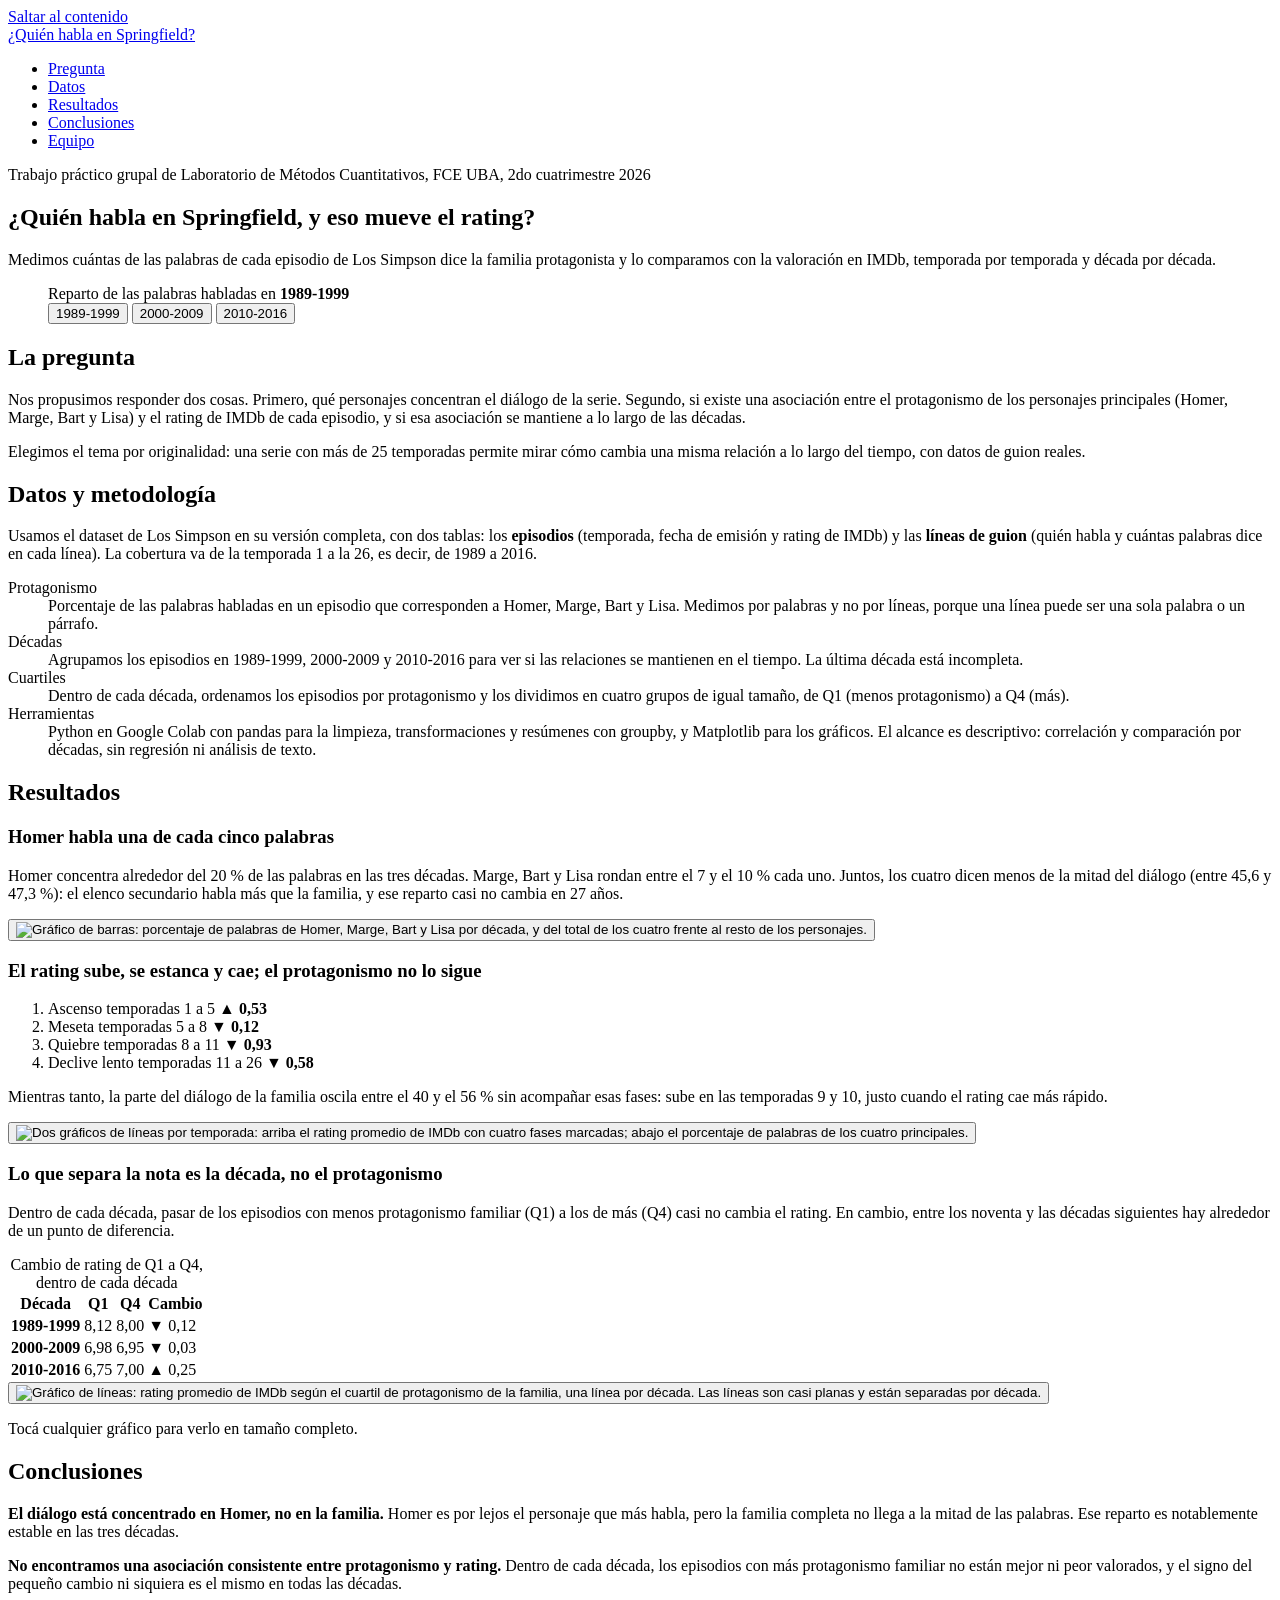
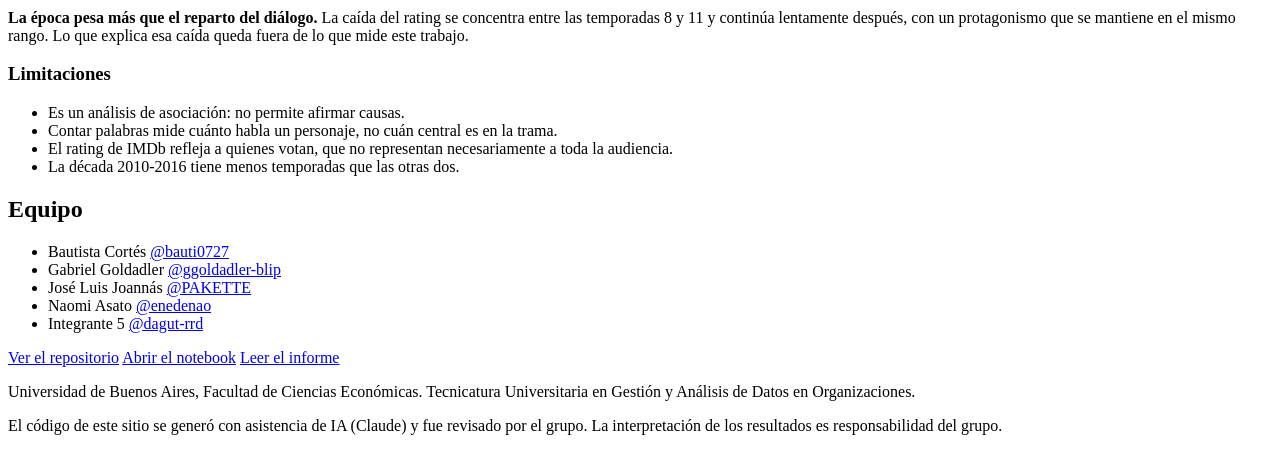
==== docs/index.html @ e36d4633 "cambio de carpeta a docs" ====
<!DOCTYPE html>
<html lang="es">
<head>
  <meta charset="UTF-8">
  <meta name="viewport" content="width=device-width, initial-scale=1">
  <title>¿Quién habla en Springfield? | TP Laboratorio de Métodos Cuantitativos</title>
  <meta name="description" content="Análisis del diálogo de Los Simpson y su relación con el rating de IMDb. Trabajo práctico grupal, FCE UBA, 2C 2026.">
  <link rel="icon" href="data:image/svg+xml,<svg xmlns='http://www.w3.org/2000/svg' viewBox='0 0 100 100'><text y='.9em' font-size='90'>🍩</text></svg>">

  <!-- Tipografías: Bricolage Grotesque para títulos, Inter para texto (la misma familia que usan los gráficos) -->
  <link rel="preconnect" href="https://fonts.googleapis.com">
  <link rel="preconnect" href="https://fonts.gstatic.com" crossorigin>
  <link href="https://fonts.googleapis.com/css2?family=Bricolage+Grotesque:opsz,wght@12..96,500;12..96,700;12..96,800&family=Inter:wght@400;500;600&display=swap" rel="stylesheet">

  <link rel="stylesheet" href="style.css">
</head>
<body>

  <a class="saltar" href="#contenido">Saltar al contenido</a>

  <!-- ===== Navegación fija ===== -->
  <header class="barra">
    <a class="marca" href="#inicio">¿Quién habla en Springfield?</a>
    <nav aria-label="Secciones">
      <ul>
        <li><a href="#pregunta">Pregunta</a></li>
        <li><a href="#datos">Datos</a></li>
        <li><a href="#resultados">Resultados</a></li>
        <li><a href="#conclusiones">Conclusiones</a></li>
        <li><a href="#equipo">Equipo</a></li>
      </ul>
    </nav>
  </header>

  <main id="contenido">

    <!-- ===== Portada con el gráfico interactivo ===== -->
    <section id="inicio" class="portada">
      <p class="contexto">Trabajo práctico grupal de Laboratorio de Métodos Cuantitativos, FCE UBA, 2do cuatrimestre 2026</p>
      <h1>¿Quién habla en Springfield, y eso mueve el rating?</h1>
      <p class="bajada">
        Medimos cuántas de las palabras de cada episodio de Los Simpson dice la familia protagonista
        y lo comparamos con la valoración en IMDb, temporada por temporada y década por década.
      </p>

      <figure class="reparto" aria-labelledby="reparto-titulo">
        <figcaption id="reparto-titulo">
          Reparto de las palabras habladas en
          <strong id="reparto-decada">1989-1999</strong>
        </figcaption>

        <div class="selector" role="group" aria-label="Elegir década">
          <button type="button" data-decada="1989-1999" aria-pressed="true">1989-1999</button>
          <button type="button" data-decada="2000-2009" aria-pressed="false">2000-2009</button>
          <button type="button" data-decada="2010-2016" aria-pressed="false">2010-2016</button>
        </div>

        <!-- El script dibuja aquí un segmento por personaje -->
        <div class="barra-reparto" id="barra-reparto" role="img" aria-live="polite"></div>
        <ul class="leyenda" id="leyenda"></ul>

        <p class="dato-clave" id="dato-clave"></p>
      </figure>
    </section>

    <!-- ===== Pregunta de investigación ===== -->
    <section id="pregunta" class="seccion">
      <h2>La pregunta</h2>
      <div class="texto">
        <p>
          Nos propusimos responder dos cosas. Primero, qué personajes concentran el diálogo de la serie.
          Segundo, si existe una asociación entre el protagonismo de los personajes principales
          (Homer, Marge, Bart y Lisa) y el rating de IMDb de cada episodio, y si esa asociación
          se mantiene a lo largo de las décadas.
        </p>
        <p>
          Elegimos el tema por originalidad: una serie con más de 25 temporadas permite mirar
          cómo cambia una misma relación a lo largo del tiempo, con datos de guion reales.
        </p>
      </div>
    </section>

    <!-- ===== Datos y metodología ===== -->
    <section id="datos" class="seccion">
      <h2>Datos y metodología</h2>
      <div class="texto">
        <p>
          Usamos el dataset de Los Simpson en su versión completa, con dos tablas: los
          <strong>episodios</strong> (temporada, fecha de emisión y rating de IMDb) y las
          <strong>líneas de guion</strong> (quién habla y cuántas palabras dice en cada línea).
          La cobertura va de la temporada 1 a la 26, es decir, de 1989 a 2016.
          <!-- TODO: completar con el nombre exacto y el link de la fuente del dataset -->
        </p>
      </div>

      <dl class="pasos">
        <div>
          <dt>Protagonismo</dt>
          <dd>Porcentaje de las palabras habladas en un episodio que corresponden a Homer, Marge, Bart y Lisa. Medimos por palabras y no por líneas, porque una línea puede ser una sola palabra o un párrafo.</dd>
        </div>
        <div>
          <dt>Décadas</dt>
          <dd>Agrupamos los episodios en 1989-1999, 2000-2009 y 2010-2016 para ver si las relaciones se mantienen en el tiempo. La última década está incompleta.</dd>
        </div>
        <div>
          <dt>Cuartiles</dt>
          <dd>Dentro de cada década, ordenamos los episodios por protagonismo y los dividimos en cuatro grupos de igual tamaño, de Q1 (menos protagonismo) a Q4 (más).</dd>
        </div>
        <div>
          <dt>Herramientas</dt>
          <dd>Python en Google Colab con pandas para la limpieza, transformaciones y resúmenes con groupby, y Matplotlib para los gráficos. El alcance es descriptivo: correlación y comparación por décadas, sin regresión ni análisis de texto.</dd>
        </div>
      </dl>
    </section>

    <!-- ===== Resultados: los tres gráficos ===== -->
    <section id="resultados" class="seccion">
      <h2>Resultados</h2>

      <article class="hallazgo">
        <div class="hallazgo-texto">
          <h3>Homer habla una de cada cinco palabras</h3>
          <p>
            Homer concentra alrededor del 20&nbsp;% de las palabras en las tres décadas.
            Marge, Bart y Lisa rondan entre el 7 y el 10&nbsp;% cada uno.
            Juntos, los cuatro dicen menos de la mitad del diálogo (entre 45,6 y 47,3&nbsp;%):
            el elenco secundario habla más que la familia, y ese reparto casi no cambia en 27 años.
          </p>
        </div>
        <button type="button" class="figura" data-ampliar aria-label="Ampliar gráfico 1">
          <img src="img/grafico1_quien_concentra_dialogo.png"
               alt="Gráfico de barras: porcentaje de palabras de Homer, Marge, Bart y Lisa por década, y del total de los cuatro frente al resto de los personajes."
               loading="lazy">
        </button>
      </article>

      <article class="hallazgo">
        <div class="hallazgo-texto">
          <h3>El rating sube, se estanca y cae; el protagonismo no lo sigue</h3>
          <ol class="fases">
            <li><span>Ascenso</span> temporadas 1 a 5 <b class="sube">▲ 0,53</b></li>
            <li><span>Meseta</span> temporadas 5 a 8 <b>▼ 0,12</b></li>
            <li class="quiebre"><span>Quiebre</span> temporadas 8 a 11 <b>▼ 0,93</b></li>
            <li><span>Declive lento</span> temporadas 11 a 26 <b>▼ 0,58</b></li>
          </ol>
          <p>
            Mientras tanto, la parte del diálogo de la familia oscila entre el 40 y el 56&nbsp;%
            sin acompañar esas fases: sube en las temporadas 9 y 10, justo cuando el rating cae más rápido.
          </p>
        </div>
        <button type="button" class="figura" data-ampliar aria-label="Ampliar gráfico 2">
          <img src="img/grafico2_evolucion_temporada.png"
               alt="Dos gráficos de líneas por temporada: arriba el rating promedio de IMDb con cuatro fases marcadas; abajo el porcentaje de palabras de los cuatro principales."
               loading="lazy">
        </button>
      </article>

      <article class="hallazgo">
        <div class="hallazgo-texto">
          <h3>Lo que separa la nota es la década, no el protagonismo</h3>
          <p>
            Dentro de cada década, pasar de los episodios con menos protagonismo familiar (Q1)
            a los de más (Q4) casi no cambia el rating. En cambio, entre los noventa y las décadas
            siguientes hay alrededor de un punto de diferencia.
          </p>
          <table class="cambios">
            <caption>Cambio de rating de Q1 a Q4, dentro de cada década</caption>
            <thead>
              <tr><th scope="col">Década</th><th scope="col">Q1</th><th scope="col">Q4</th><th scope="col">Cambio</th></tr>
            </thead>
            <tbody>
              <tr><th scope="row">1989-1999</th><td>8,12</td><td>8,00</td><td>▼ 0,12</td></tr>
              <tr><th scope="row">2000-2009</th><td>6,98</td><td>6,95</td><td>▼ 0,03</td></tr>
              <tr><th scope="row">2010-2016</th><td>6,75</td><td>7,00</td><td>▲ 0,25</td></tr>
            </tbody>
          </table>
        </div>
        <button type="button" class="figura" data-ampliar aria-label="Ampliar gráfico 3">
          <img src="img/grafico3_protagonismo_vs_rating.png"
               alt="Gráfico de líneas: rating promedio de IMDb según el cuartil de protagonismo de la familia, una línea por década. Las líneas son casi planas y están separadas por década."
               loading="lazy">
        </button>
      </article>

      <p class="nota-ampliar">Tocá cualquier gráfico para verlo en tamaño completo.</p>
    </section>

    <!-- ===== Conclusiones ===== -->
    <section id="conclusiones" class="seccion">
      <h2>Conclusiones</h2>
      <div class="texto">
        <p>
          <strong>El diálogo está concentrado en Homer, no en la familia.</strong>
          Homer es por lejos el personaje que más habla, pero la familia completa no llega a la mitad
          de las palabras. Ese reparto es notablemente estable en las tres décadas.
        </p>
        <p>
          <strong>No encontramos una asociación consistente entre protagonismo y rating.</strong>
          Dentro de cada década, los episodios con más protagonismo familiar no están mejor ni peor
          valorados, y el signo del pequeño cambio ni siquiera es el mismo en todas las décadas.
        </p>
        <p>
          <strong>La época pesa más que el reparto del diálogo.</strong>
          La caída del rating se concentra entre las temporadas 8 y 11 y continúa lentamente después,
          con un protagonismo que se mantiene en el mismo rango. Lo que explica esa caída queda fuera
          de lo que mide este trabajo.
        </p>
      </div>

      <h3 class="subtitulo">Limitaciones</h3>
      <ul class="limitaciones">
        <li>Es un análisis de asociación: no permite afirmar causas.</li>
        <li>Contar palabras mide cuánto habla un personaje, no cuán central es en la trama.</li>
        <li>El rating de IMDb refleja a quienes votan, que no representan necesariamente a toda la audiencia.</li>
        <li>La década 2010-2016 tiene menos temporadas que las otras dos.</li>
      </ul>
    </section>

    <!-- ===== Equipo y enlaces ===== -->
    <section id="equipo" class="seccion">
      <h2>Equipo</h2>
      <ul class="equipo">
        <li><span>Bautista Cortés</span> <a href="https://github.com/bauti0727">@bauti0727</a></li>
        <li><span>Gabriel Goldadler</span> <a href="https://github.com/ggoldadler-blip">@ggoldadler-blip</a></li>
        <li><span>José Luis Joannás</span> <a href="https://github.com/PAKETTE">@PAKETTE</a></li>
        <li><span>Naomi Asato</span> <a href="https://github.com/enedenao">@enedenao</a></li>
        <!-- TODO: completar nombre y apellido -->
        <li><span>Integrante 5</span> <a href="https://github.com/dagut-rrd">@dagut-rrd</a></li>
      </ul>

      <div class="enlaces">
        <a class="boton" href="https://github.com/enedenao/tp_labo">Ver el repositorio</a>
        <a class="boton" href="https://github.com/enedenao/tp_labo/blob/main/notebook.ipynb">Abrir el notebook</a>
        <!-- TODO: reemplazar por la ruta real del PDF del informe -->
        <a class="boton" href="https://github.com/enedenao/tp_labo/tree/main/informe">Leer el informe</a>
      </div>
    </section>

  </main>

  <footer class="pie">
    <p>
      Universidad de Buenos Aires, Facultad de Ciencias Económicas.
      Tecnicatura Universitaria en Gestión y Análisis de Datos en Organizaciones.
    </p>
    <p>
      El código de este sitio se generó con asistencia de IA (Claude) y fue revisado por el grupo.
      La interpretación de los resultados es responsabilidad del grupo.
    </p>
  </footer>

  <!-- Visor para ampliar gráficos -->
  <dialog id="visor" aria-label="Gráfico ampliado">
    <button type="button" class="cerrar" id="cerrar-visor">Cerrar</button>
    <img id="visor-img" src="" alt="">
  </dialog>

  <script src="script.js"></script>
</body>
</html>
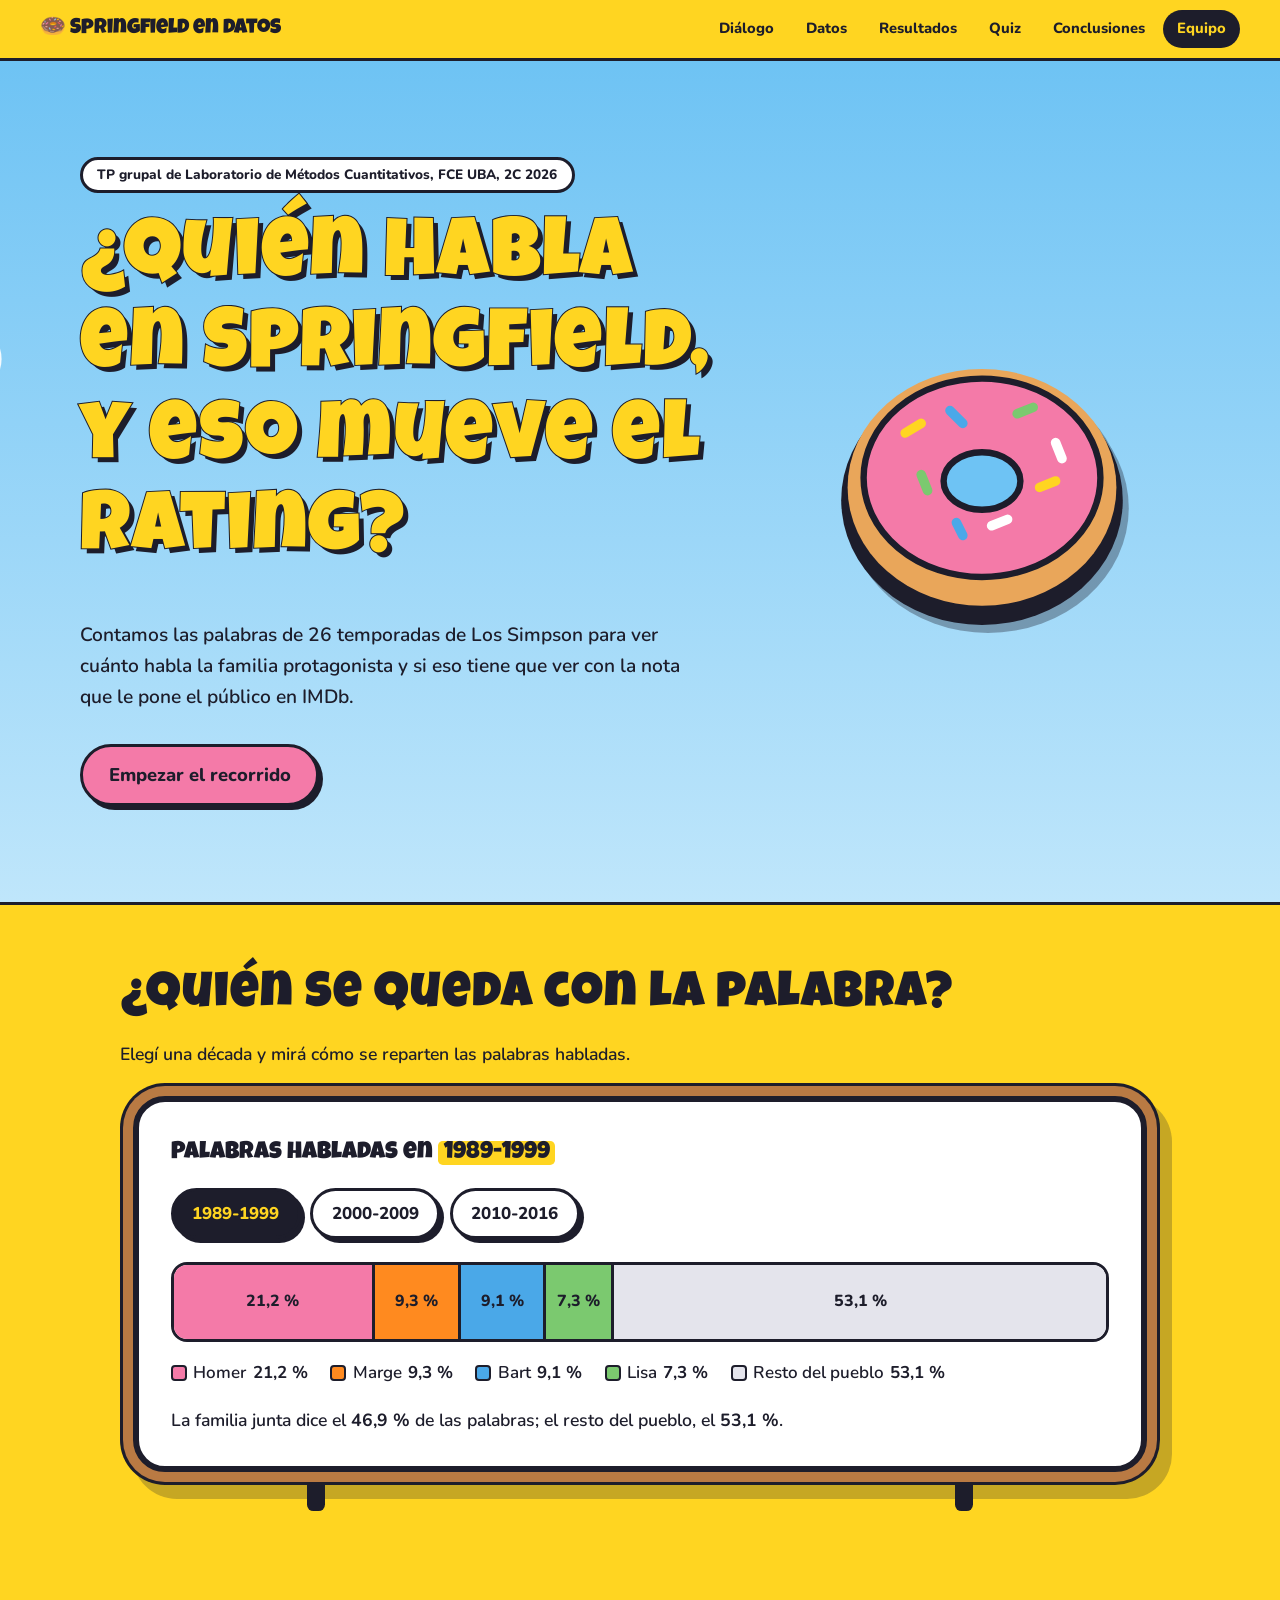
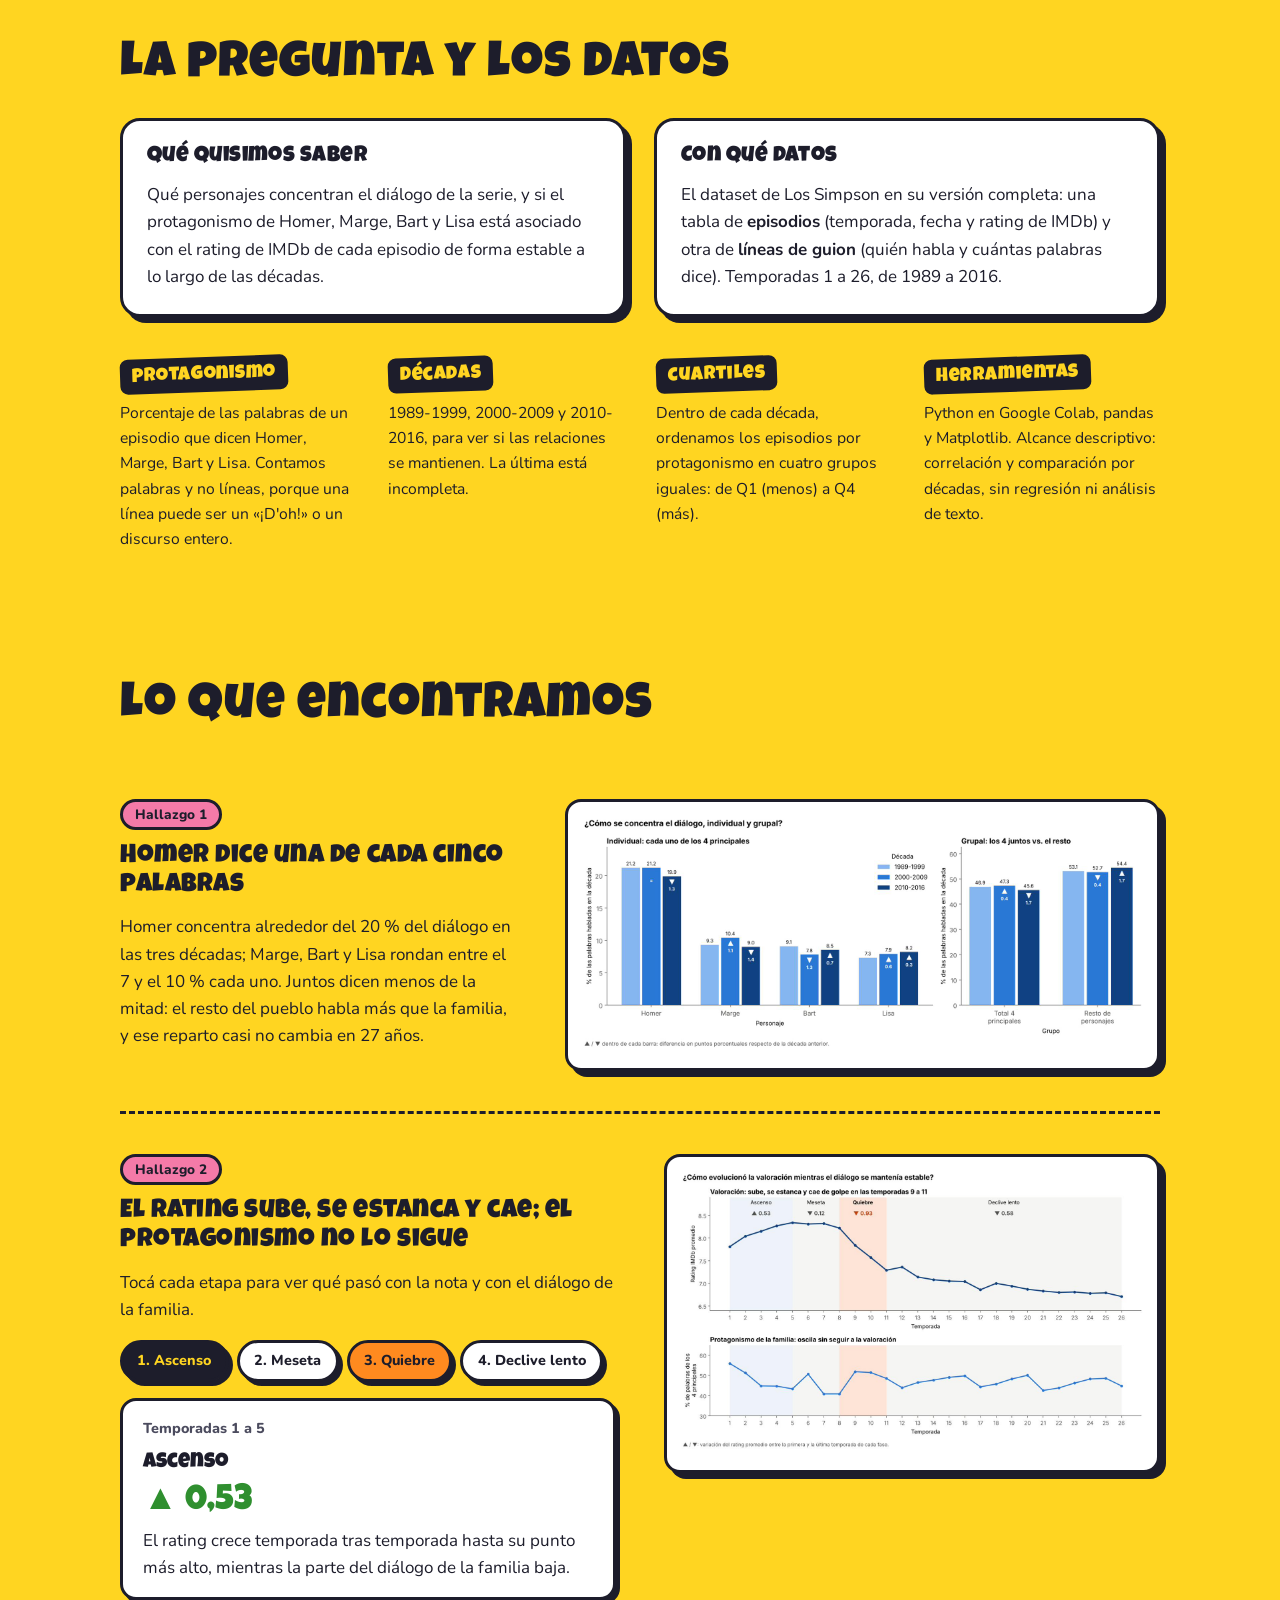
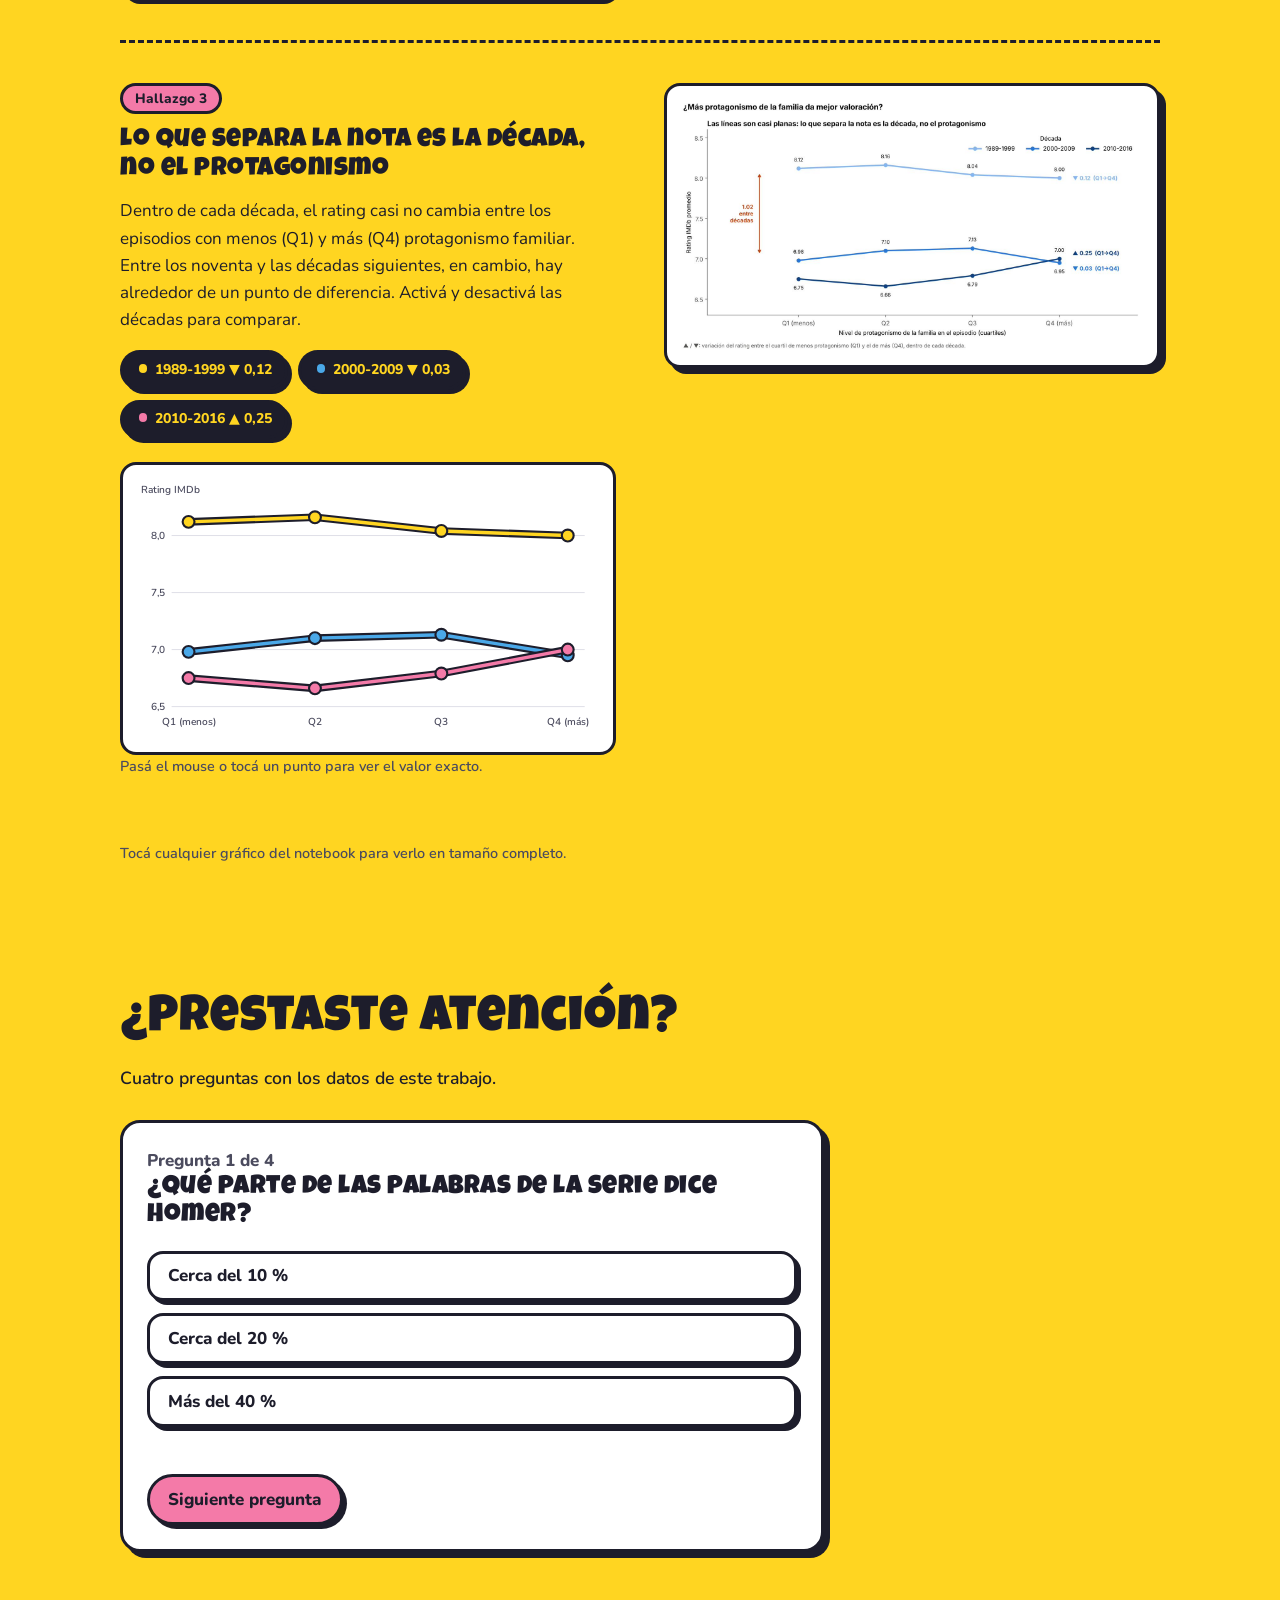
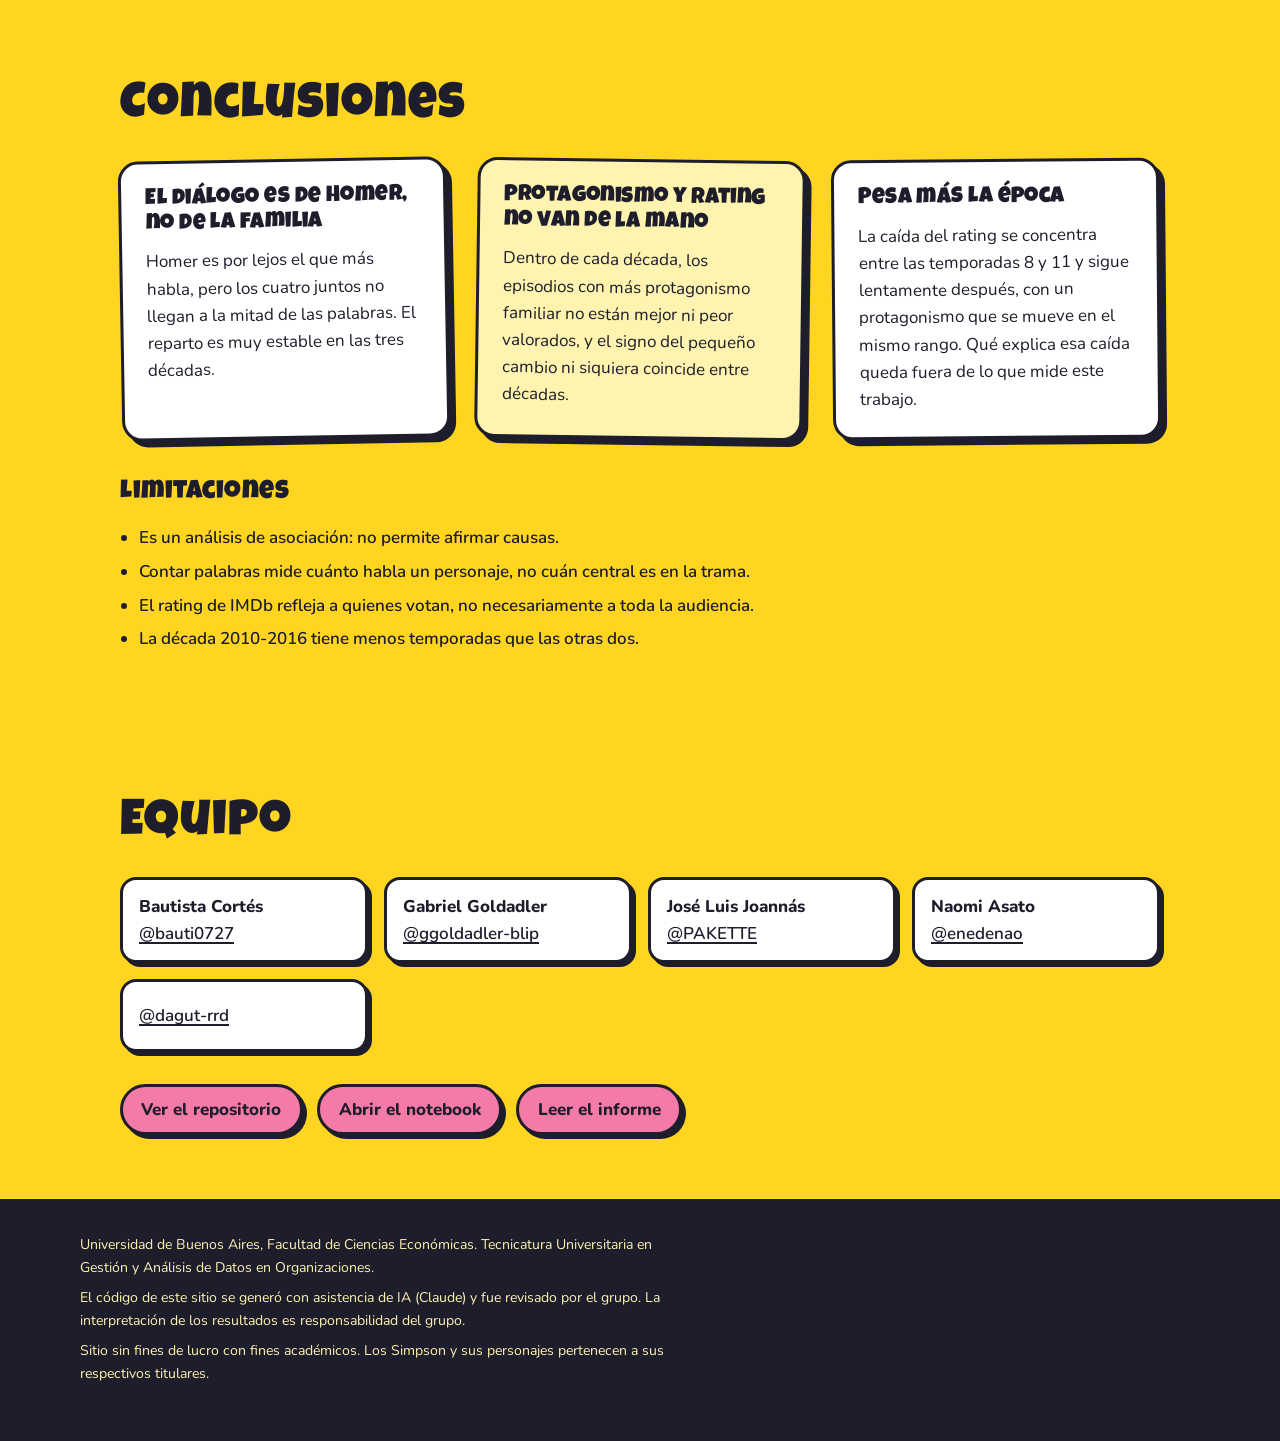
==== commit 827261b9: "prueba web 2" ====
--- a/docs/index.html
+++ b/docs/index.html
@@ -7,10 +7,10 @@
   <meta name="description" content="Análisis del diálogo de Los Simpson y su relación con el rating de IMDb. Trabajo práctico grupal, FCE UBA, 2C 2026.">
   <link rel="icon" href="data:image/svg+xml,<svg xmlns='http://www.w3.org/2000/svg' viewBox='0 0 100 100'><text y='.9em' font-size='90'>🍩</text></svg>">
 
-  <!-- Tipografías: Bricolage Grotesque para títulos, Inter para texto (la misma familia que usan los gráficos) -->
+  <!-- Tipografías: Luckiest Guy para títulos (estilo dibujo animado), Nunito para el texto -->
   <link rel="preconnect" href="https://fonts.googleapis.com">
   <link rel="preconnect" href="https://fonts.gstatic.com" crossorigin>
-  <link href="https://fonts.googleapis.com/css2?family=Bricolage+Grotesque:opsz,wght@12..96,500;12..96,700;12..96,800&family=Inter:wght@400;500;600&display=swap" rel="stylesheet">
+  <link href="https://fonts.googleapis.com/css2?family=Luckiest+Guy&family=Nunito:wght@400;600;800&display=swap" rel="stylesheet">
 
   <link rel="stylesheet" href="style.css">
 </head>
@@ -18,14 +18,15 @@
 
   <a class="saltar" href="#contenido">Saltar al contenido</a>
 
-  <!-- ===== Navegación fija ===== -->
+  <!-- ===== Navegación ===== -->
   <header class="barra">
-    <a class="marca" href="#inicio">¿Quién habla en Springfield?</a>
+    <a class="marca" href="#inicio">🍩 Springfield en datos</a>
     <nav aria-label="Secciones">
       <ul>
-        <li><a href="#pregunta">Pregunta</a></li>
+        <li><a href="#reparto">Diálogo</a></li>
         <li><a href="#datos">Datos</a></li>
         <li><a href="#resultados">Resultados</a></li>
+        <li><a href="#quiz">Quiz</a></li>
         <li><a href="#conclusiones">Conclusiones</a></li>
         <li><a href="#equipo">Equipo</a></li>
       </ul>
@@ -34,97 +35,129 @@
 
   <main id="contenido">
 
-    <!-- ===== Portada con el gráfico interactivo ===== -->
+    <!-- ===== Portada: cielo con nubes ===== -->
     <section id="inicio" class="portada">
-      <p class="contexto">Trabajo práctico grupal de Laboratorio de Métodos Cuantitativos, FCE UBA, 2do cuatrimestre 2026</p>
-      <h1>¿Quién habla en Springfield, y eso mueve el rating?</h1>
-      <p class="bajada">
-        Medimos cuántas de las palabras de cada episodio de Los Simpson dice la familia protagonista
-        y lo comparamos con la valoración en IMDb, temporada por temporada y década por década.
-      </p>
-
-      <figure class="reparto" aria-labelledby="reparto-titulo">
-        <figcaption id="reparto-titulo">
-          Reparto de las palabras habladas en
-          <strong id="reparto-decada">1989-1999</strong>
-        </figcaption>
-
-        <div class="selector" role="group" aria-label="Elegir década">
-          <button type="button" data-decada="1989-1999" aria-pressed="true">1989-1999</button>
-          <button type="button" data-decada="2000-2009" aria-pressed="false">2000-2009</button>
-          <button type="button" data-decada="2010-2016" aria-pressed="false">2010-2016</button>
-        </div>
-
-        <!-- El script dibuja aquí un segmento por personaje -->
-        <div class="barra-reparto" id="barra-reparto" role="img" aria-live="polite"></div>
-        <ul class="leyenda" id="leyenda"></ul>
-
-        <p class="dato-clave" id="dato-clave"></p>
+      <div class="nubes" aria-hidden="true">
+        <span class="nube n1"></span>
+        <span class="nube n2"></span>
+        <span class="nube n3"></span>
+        <span class="nube n4"></span>
+      </div>
+
+      <div class="portada-contenido">
+        <p class="contexto">TP grupal de Laboratorio de Métodos Cuantitativos, FCE UBA, 2C 2026</p>
+        <h1>¿Quién habla en Springfield, y eso mueve el rating?</h1>
+        <p class="bajada">
+          Contamos las palabras de 26 temporadas de Los Simpson para ver cuánto habla la familia
+          protagonista y si eso tiene que ver con la nota que le pone el público en IMDb.
+        </p>
+        <a class="boton grande" href="#reparto">Empezar el recorrido</a>
+      </div>
+
+      <!-- Rosquilla original (SVG propio). Al tocarla tira chispas. -->
+      <button type="button" class="rosquilla" id="rosquilla" aria-label="Tocar la rosquilla">
+        <svg viewBox="0 0 200 200" aria-hidden="true">
+          <ellipse cx="100" cy="112" rx="88" ry="78" fill="#1d1d2b"/>
+          <ellipse cx="100" cy="104" rx="84" ry="74" fill="#e9a65a"/>
+          <ellipse cx="100" cy="98" rx="74" ry="62" fill="#f47aa8" stroke="#1d1d2b" stroke-width="4"/>
+          <ellipse cx="100" cy="100" rx="24" ry="18" fill="#6ec3f4" stroke="#1d1d2b" stroke-width="4"/>
+          <g stroke-width="6" stroke-linecap="round">
+            <line x1="52" y1="70" x2="62" y2="64" stroke="#ffd521"/>
+            <line x1="80" y1="56" x2="88" y2="64" stroke="#4aa8e8"/>
+            <line x1="122" y1="58" x2="132" y2="54" stroke="#7bc96f"/>
+            <line x1="146" y1="76" x2="150" y2="86" stroke="#ffffff"/>
+            <line x1="62" y1="96" x2="66" y2="106" stroke="#7bc96f"/>
+            <line x1="136" y1="104" x2="146" y2="100" stroke="#ffd521"/>
+            <line x1="106" y1="128" x2="116" y2="124" stroke="#ffffff"/>
+            <line x1="84" y1="126" x2="88" y2="134" stroke="#4aa8e8"/>
+          </g>
+        </svg>
+        <span class="globo" id="globo-rosquilla" aria-live="polite"></span>
+      </button>
+    </section>
+
+    <!-- ===== Reparto del diálogo (interactivo) ===== -->
+    <section id="reparto" class="seccion">
+      <h2>¿Quién se queda con la palabra?</h2>
+      <p class="intro">Elegí una década y mirá cómo se reparten las palabras habladas.</p>
+
+      <figure class="tele" aria-labelledby="reparto-titulo">
+        <div class="pantalla">
+          <figcaption id="reparto-titulo">
+            Palabras habladas en <strong id="reparto-decada">1989-1999</strong>
+          </figcaption>
+
+          <div class="selector" role="group" aria-label="Elegir década">
+            <button type="button" data-decada="1989-1999" aria-pressed="true">1989-1999</button>
+            <button type="button" data-decada="2000-2009" aria-pressed="false">2000-2009</button>
+            <button type="button" data-decada="2010-2016" aria-pressed="false">2010-2016</button>
+          </div>
+
+          <div class="barra-reparto" id="barra-reparto" role="img" aria-live="polite"></div>
+          <ul class="leyenda" id="leyenda"></ul>
+          <p class="dato-clave" id="dato-clave"></p>
+        </div>
+        <div class="tele-patas" aria-hidden="true"><span></span><span></span></div>
       </figure>
     </section>
 
-    <!-- ===== Pregunta de investigación ===== -->
-    <section id="pregunta" class="seccion">
-      <h2>La pregunta</h2>
-      <div class="texto">
-        <p>
-          Nos propusimos responder dos cosas. Primero, qué personajes concentran el diálogo de la serie.
-          Segundo, si existe una asociación entre el protagonismo de los personajes principales
-          (Homer, Marge, Bart y Lisa) y el rating de IMDb de cada episodio, y si esa asociación
-          se mantiene a lo largo de las décadas.
-        </p>
-        <p>
-          Elegimos el tema por originalidad: una serie con más de 25 temporadas permite mirar
-          cómo cambia una misma relación a lo largo del tiempo, con datos de guion reales.
-        </p>
-      </div>
-    </section>
-
-    <!-- ===== Datos y metodología ===== -->
+    <!-- ===== Pregunta y datos ===== -->
     <section id="datos" class="seccion">
-      <h2>Datos y metodología</h2>
-      <div class="texto">
-        <p>
-          Usamos el dataset de Los Simpson en su versión completa, con dos tablas: los
-          <strong>episodios</strong> (temporada, fecha de emisión y rating de IMDb) y las
-          <strong>líneas de guion</strong> (quién habla y cuántas palabras dice en cada línea).
-          La cobertura va de la temporada 1 a la 26, es decir, de 1989 a 2016.
-          <!-- TODO: completar con el nombre exacto y el link de la fuente del dataset -->
-        </p>
+      <h2>La pregunta y los datos</h2>
+
+      <div class="dos-columnas">
+        <div class="tarjeta">
+          <h3>Qué quisimos saber</h3>
+          <p>
+            Qué personajes concentran el diálogo de la serie, y si el protagonismo de
+            Homer, Marge, Bart y Lisa está asociado con el rating de IMDb de cada episodio
+            de forma estable a lo largo de las décadas.
+          </p>
+        </div>
+        <div class="tarjeta">
+          <h3>Con qué datos</h3>
+          <p>
+            El dataset de Los Simpson en su versión completa: una tabla de <strong>episodios</strong>
+            (temporada, fecha y rating de IMDb) y otra de <strong>líneas de guion</strong>
+            (quién habla y cuántas palabras dice). Temporadas 1 a 26, de 1989 a 2016.
+            <!-- TODO: completar con el nombre exacto y el link de la fuente del dataset -->
+          </p>
+        </div>
       </div>
 
       <dl class="pasos">
         <div>
           <dt>Protagonismo</dt>
-          <dd>Porcentaje de las palabras habladas en un episodio que corresponden a Homer, Marge, Bart y Lisa. Medimos por palabras y no por líneas, porque una línea puede ser una sola palabra o un párrafo.</dd>
+          <dd>Porcentaje de las palabras de un episodio que dicen Homer, Marge, Bart y Lisa. Contamos palabras y no líneas, porque una línea puede ser un «¡D'oh!» o un discurso entero.</dd>
         </div>
         <div>
           <dt>Décadas</dt>
-          <dd>Agrupamos los episodios en 1989-1999, 2000-2009 y 2010-2016 para ver si las relaciones se mantienen en el tiempo. La última década está incompleta.</dd>
+          <dd>1989-1999, 2000-2009 y 2010-2016, para ver si las relaciones se mantienen. La última está incompleta.</dd>
         </div>
         <div>
           <dt>Cuartiles</dt>
-          <dd>Dentro de cada década, ordenamos los episodios por protagonismo y los dividimos en cuatro grupos de igual tamaño, de Q1 (menos protagonismo) a Q4 (más).</dd>
+          <dd>Dentro de cada década, ordenamos los episodios por protagonismo en cuatro grupos iguales: de Q1 (menos) a Q4 (más).</dd>
         </div>
         <div>
           <dt>Herramientas</dt>
-          <dd>Python en Google Colab con pandas para la limpieza, transformaciones y resúmenes con groupby, y Matplotlib para los gráficos. El alcance es descriptivo: correlación y comparación por décadas, sin regresión ni análisis de texto.</dd>
+          <dd>Python en Google Colab, pandas y Matplotlib. Alcance descriptivo: correlación y comparación por décadas, sin regresión ni análisis de texto.</dd>
         </div>
       </dl>
     </section>
 
-    <!-- ===== Resultados: los tres gráficos ===== -->
+    <!-- ===== Resultados ===== -->
     <section id="resultados" class="seccion">
-      <h2>Resultados</h2>
-
+      <h2>Lo que encontramos</h2>
+
+      <!-- Hallazgo 1 -->
       <article class="hallazgo">
         <div class="hallazgo-texto">
-          <h3>Homer habla una de cada cinco palabras</h3>
-          <p>
-            Homer concentra alrededor del 20&nbsp;% de las palabras en las tres décadas.
-            Marge, Bart y Lisa rondan entre el 7 y el 10&nbsp;% cada uno.
-            Juntos, los cuatro dicen menos de la mitad del diálogo (entre 45,6 y 47,3&nbsp;%):
-            el elenco secundario habla más que la familia, y ese reparto casi no cambia en 27 años.
+          <span class="etiqueta">Hallazgo 1</span>
+          <h3>Homer dice una de cada cinco palabras</h3>
+          <p>
+            Homer concentra alrededor del 20&nbsp;% del diálogo en las tres décadas; Marge, Bart y Lisa
+            rondan entre el 7 y el 10&nbsp;% cada uno. Juntos dicen menos de la mitad: el resto del pueblo
+            habla más que la familia, y ese reparto casi no cambia en 27 años.
           </p>
         </div>
         <button type="button" class="figura" data-ampliar aria-label="Ampliar gráfico 1">
@@ -134,19 +167,20 @@
         </button>
       </article>
 
-      <article class="hallazgo">
+      <!-- Hallazgo 2: explorador de fases -->
+      <article class="hallazgo interactivo">
         <div class="hallazgo-texto">
+          <span class="etiqueta">Hallazgo 2</span>
           <h3>El rating sube, se estanca y cae; el protagonismo no lo sigue</h3>
-          <ol class="fases">
-            <li><span>Ascenso</span> temporadas 1 a 5 <b class="sube">▲ 0,53</b></li>
-            <li><span>Meseta</span> temporadas 5 a 8 <b>▼ 0,12</b></li>
-            <li class="quiebre"><span>Quiebre</span> temporadas 8 a 11 <b>▼ 0,93</b></li>
-            <li><span>Declive lento</span> temporadas 11 a 26 <b>▼ 0,58</b></li>
-          </ol>
-          <p>
-            Mientras tanto, la parte del diálogo de la familia oscila entre el 40 y el 56&nbsp;%
-            sin acompañar esas fases: sube en las temporadas 9 y 10, justo cuando el rating cae más rápido.
-          </p>
+          <p>Tocá cada etapa para ver qué pasó con la nota y con el diálogo de la familia.</p>
+
+          <div class="fases" role="tablist" aria-label="Etapas del rating">
+            <button type="button" role="tab" data-fase="0" aria-selected="true">1. Ascenso</button>
+            <button type="button" role="tab" data-fase="1" aria-selected="false">2. Meseta</button>
+            <button type="button" role="tab" data-fase="2" aria-selected="false">3. Quiebre</button>
+            <button type="button" role="tab" data-fase="3" aria-selected="false">4. Declive lento</button>
+          </div>
+          <div class="fase-panel" id="fase-panel" role="tabpanel" aria-live="polite"></div>
         </div>
         <button type="button" class="figura" data-ampliar aria-label="Ampliar gráfico 2">
           <img src="img/grafico2_evolucion_temporada.png"
@@ -155,25 +189,23 @@
         </button>
       </article>
 
-      <article class="hallazgo">
+      <!-- Hallazgo 3: gráfico interactivo -->
+      <article class="hallazgo interactivo">
         <div class="hallazgo-texto">
+          <span class="etiqueta">Hallazgo 3</span>
           <h3>Lo que separa la nota es la década, no el protagonismo</h3>
           <p>
-            Dentro de cada década, pasar de los episodios con menos protagonismo familiar (Q1)
-            a los de más (Q4) casi no cambia el rating. En cambio, entre los noventa y las décadas
-            siguientes hay alrededor de un punto de diferencia.
-          </p>
-          <table class="cambios">
-            <caption>Cambio de rating de Q1 a Q4, dentro de cada década</caption>
-            <thead>
-              <tr><th scope="col">Década</th><th scope="col">Q1</th><th scope="col">Q4</th><th scope="col">Cambio</th></tr>
-            </thead>
-            <tbody>
-              <tr><th scope="row">1989-1999</th><td>8,12</td><td>8,00</td><td>▼ 0,12</td></tr>
-              <tr><th scope="row">2000-2009</th><td>6,98</td><td>6,95</td><td>▼ 0,03</td></tr>
-              <tr><th scope="row">2010-2016</th><td>6,75</td><td>7,00</td><td>▲ 0,25</td></tr>
-            </tbody>
-          </table>
+            Dentro de cada década, el rating casi no cambia entre los episodios con menos (Q1) y más (Q4)
+            protagonismo familiar. Entre los noventa y las décadas siguientes, en cambio, hay alrededor
+            de un punto de diferencia. Activá y desactivá las décadas para comparar.
+          </p>
+
+          <div class="selector chico" id="selector-q" role="group" aria-label="Mostrar u ocultar décadas"></div>
+          <div class="grafico-q">
+            <svg id="grafico-q" viewBox="0 0 560 320" role="img" aria-label="Rating promedio por cuartil de protagonismo y década"></svg>
+            <div class="tooltip" id="tooltip-q" hidden></div>
+          </div>
+          <p class="nota">Pasá el mouse o tocá un punto para ver el valor exacto.</p>
         </div>
         <button type="button" class="figura" data-ampliar aria-label="Ampliar gráfico 3">
           <img src="img/grafico3_protagonismo_vs_rating.png"
@@ -182,41 +214,52 @@
         </button>
       </article>
 
-      <p class="nota-ampliar">Tocá cualquier gráfico para verlo en tamaño completo.</p>
+      <p class="nota">Tocá cualquier gráfico del notebook para verlo en tamaño completo.</p>
+    </section>
+
+    <!-- ===== Quiz ===== -->
+    <section id="quiz" class="seccion">
+      <h2>¿Prestaste atención?</h2>
+      <p class="intro">Cuatro preguntas con los datos de este trabajo.</p>
+
+      <div class="quiz tarjeta">
+        <p class="quiz-progreso" id="quiz-progreso"></p>
+        <h3 id="quiz-pregunta"></h3>
+        <div class="quiz-opciones" id="quiz-opciones"></div>
+        <p class="quiz-respuesta" id="quiz-respuesta" aria-live="polite"></p>
+        <button type="button" class="boton" id="quiz-siguiente" hidden>Siguiente pregunta</button>
+      </div>
     </section>
 
     <!-- ===== Conclusiones ===== -->
     <section id="conclusiones" class="seccion">
       <h2>Conclusiones</h2>
-      <div class="texto">
-        <p>
-          <strong>El diálogo está concentrado en Homer, no en la familia.</strong>
-          Homer es por lejos el personaje que más habla, pero la familia completa no llega a la mitad
-          de las palabras. Ese reparto es notablemente estable en las tres décadas.
-        </p>
-        <p>
-          <strong>No encontramos una asociación consistente entre protagonismo y rating.</strong>
-          Dentro de cada década, los episodios con más protagonismo familiar no están mejor ni peor
-          valorados, y el signo del pequeño cambio ni siquiera es el mismo en todas las décadas.
-        </p>
-        <p>
-          <strong>La época pesa más que el reparto del diálogo.</strong>
-          La caída del rating se concentra entre las temporadas 8 y 11 y continúa lentamente después,
-          con un protagonismo que se mantiene en el mismo rango. Lo que explica esa caída queda fuera
-          de lo que mide este trabajo.
-        </p>
+
+      <div class="conclusiones">
+        <div class="tarjeta">
+          <h3>El diálogo es de Homer, no de la familia</h3>
+          <p>Homer es por lejos el que más habla, pero los cuatro juntos no llegan a la mitad de las palabras. El reparto es muy estable en las tres décadas.</p>
+        </div>
+        <div class="tarjeta">
+          <h3>Protagonismo y rating no van de la mano</h3>
+          <p>Dentro de cada década, los episodios con más protagonismo familiar no están mejor ni peor valorados, y el signo del pequeño cambio ni siquiera coincide entre décadas.</p>
+        </div>
+        <div class="tarjeta">
+          <h3>Pesa más la época</h3>
+          <p>La caída del rating se concentra entre las temporadas 8 y 11 y sigue lentamente después, con un protagonismo que se mueve en el mismo rango. Qué explica esa caída queda fuera de lo que mide este trabajo.</p>
+        </div>
       </div>
 
       <h3 class="subtitulo">Limitaciones</h3>
       <ul class="limitaciones">
         <li>Es un análisis de asociación: no permite afirmar causas.</li>
         <li>Contar palabras mide cuánto habla un personaje, no cuán central es en la trama.</li>
-        <li>El rating de IMDb refleja a quienes votan, que no representan necesariamente a toda la audiencia.</li>
+        <li>El rating de IMDb refleja a quienes votan, no necesariamente a toda la audiencia.</li>
         <li>La década 2010-2016 tiene menos temporadas que las otras dos.</li>
       </ul>
     </section>
 
-    <!-- ===== Equipo y enlaces ===== -->
+    <!-- ===== Equipo ===== -->
     <section id="equipo" class="seccion">
       <h2>Equipo</h2>
       <ul class="equipo">
@@ -224,8 +267,7 @@
         <li><span>Gabriel Goldadler</span> <a href="https://github.com/ggoldadler-blip">@ggoldadler-blip</a></li>
         <li><span>José Luis Joannás</span> <a href="https://github.com/PAKETTE">@PAKETTE</a></li>
         <li><span>Naomi Asato</span> <a href="https://github.com/enedenao">@enedenao</a></li>
-        <!-- TODO: completar nombre y apellido -->
-        <li><span>Integrante 5</span> <a href="https://github.com/dagut-rrd">@dagut-rrd</a></li>
+        <li><a href="https://github.com/dagut-rrd">@dagut-rrd</a></li>
       </ul>
 
       <div class="enlaces">
@@ -239,14 +281,9 @@
   </main>
 
   <footer class="pie">
-    <p>
-      Universidad de Buenos Aires, Facultad de Ciencias Económicas.
-      Tecnicatura Universitaria en Gestión y Análisis de Datos en Organizaciones.
-    </p>
-    <p>
-      El código de este sitio se generó con asistencia de IA (Claude) y fue revisado por el grupo.
-      La interpretación de los resultados es responsabilidad del grupo.
-    </p>
+    <p>Universidad de Buenos Aires, Facultad de Ciencias Económicas. Tecnicatura Universitaria en Gestión y Análisis de Datos en Organizaciones.</p>
+    <p>El código de este sitio se generó con asistencia de IA (Claude) y fue revisado por el grupo. La interpretación de los resultados es responsabilidad del grupo.</p>
+    <p>Sitio sin fines de lucro con fines académicos. Los Simpson y sus personajes pertenecen a sus respectivos titulares.</p>
   </footer>
 
   <!-- Visor para ampliar gráficos -->
--- a/docs/style.css
+++ b/docs/style.css
@@ -0,0 +1,438 @@
+/* =========================================================
+   Estética de dibujo animado: amarillo, cielo celeste,
+   rosquilla rosa, bordes negros gruesos y sombras duras.
+   ========================================================= */
+:root {
+  --amarillo: #ffd521;
+  --amarillo-claro: #fff3b0;
+  --cielo: #6ec3f4;
+  --cielo-claro: #bfe6fb;
+  --rosa: #f47aa8;
+  --naranja: #ff8a1f;
+  --verde: #7bc96f;
+  --azul: #4aa8e8;
+  --tinta: #1d1d2b;
+  --tinta-suave: #4b4b5e;
+  --blanco: #ffffff;
+
+  --borde: 3px solid var(--tinta);
+  --sombra: 6px 6px 0 var(--tinta);
+  --sombra-chica: 4px 4px 0 var(--tinta);
+
+  --titulos: "Luckiest Guy", "Arial Black", "Impact", sans-serif;
+  --cuerpo: "Nunito", "Segoe UI", Roboto, system-ui, sans-serif;
+
+  --ancho: 70rem;
+  color-scheme: light;
+}
+
+/* ===== Base ===== */
+*, *::before, *::after { box-sizing: border-box; }
+
+html { scroll-behavior: smooth; scroll-padding-top: 5.5rem; }
+
+body {
+  margin: 0;
+  background: var(--amarillo);
+  color: var(--tinta);
+  font-family: var(--cuerpo);
+  font-size: 1.0625rem;
+  line-height: 1.6;
+}
+
+img { max-width: 100%; display: block; }
+a { color: var(--tinta); text-underline-offset: 0.18em; text-decoration-thickness: 2px; }
+
+h1, h2, h3 {
+  font-family: var(--titulos);
+  font-weight: 400;           /* Luckiest Guy ya es muy pesada */
+  line-height: 1.1;
+  letter-spacing: 0.02em;
+  margin: 0 0 0.5em;
+}
+
+:focus-visible { outline: 4px solid var(--rosa); outline-offset: 3px; }
+
+.saltar {
+  position: absolute; left: -999px; top: 0.5rem; z-index: 30;
+  background: var(--tinta); color: var(--blanco); padding: 0.5rem 1rem;
+}
+.saltar:focus { left: 0.5rem; }
+
+/* ===== Botones ===== */
+.boton,
+.selector button,
+.fases button,
+.quiz-opciones button {
+  font: inherit;
+  font-weight: 800;
+  color: var(--tinta);
+  background: var(--blanco);
+  border: var(--borde);
+  border-radius: 999px;
+  box-shadow: var(--sombra-chica);
+  padding: 0.55rem 1.15rem;
+  cursor: pointer;
+  text-decoration: none;
+  display: inline-block;
+  transition: transform 0.12s, box-shadow 0.12s;
+}
+.boton:hover,
+.selector button:hover,
+.fases button:hover,
+.quiz-opciones button:hover:not(:disabled) { transform: translate(-2px, -2px); box-shadow: 6px 6px 0 var(--tinta); }
+.boton:active,
+.selector button:active,
+.fases button:active,
+.quiz-opciones button:active:not(:disabled) { transform: translate(3px, 3px); box-shadow: 1px 1px 0 var(--tinta); }
+
+.boton { background: var(--rosa); }
+.boton.grande { font-size: 1.15rem; padding: 0.8rem 1.6rem; }
+
+.selector button[aria-pressed="true"],
+.fases button[aria-selected="true"] { background: var(--tinta); color: var(--amarillo); }
+
+/* ===== Barra de navegación ===== */
+.barra {
+  position: sticky; top: 0; z-index: 20;
+  display: flex; align-items: center; justify-content: space-between; gap: 1rem;
+  padding: 0.65rem clamp(1rem, 4vw, 2.5rem);
+  background: var(--amarillo);
+  border-bottom: var(--borde);
+}
+.marca { font-family: var(--titulos); font-size: 1.3rem; text-decoration: none; white-space: nowrap; }
+.barra ul { display: flex; gap: 0.25rem; list-style: none; margin: 0; padding: 0; overflow-x: auto; }
+.barra nav a {
+  display: block; padding: 0.3rem 0.75rem; border-radius: 999px;
+  font-weight: 800; font-size: 0.92rem; text-decoration: none; white-space: nowrap;
+  border: 2px solid transparent;
+}
+.barra nav a:hover { border-color: var(--tinta); }
+.barra nav a.activo { background: var(--tinta); color: var(--amarillo); }
+
+@media (max-width: 760px) {
+  .barra { flex-direction: column; align-items: flex-start; gap: 0.35rem; }
+  .barra ul { width: 100%; }
+}
+
+/* ===== Portada: cielo con nubes ===== */
+.portada {
+  position: relative;
+  overflow: hidden;
+  min-height: 82vh;
+  display: grid;
+  grid-template-columns: minmax(0, 3fr) minmax(0, 2fr);
+  align-items: center;
+  gap: 2rem;
+  padding: clamp(3rem, 8vw, 6rem) max(clamp(1rem, 4vw, 2.5rem), calc((100% - var(--ancho)) / 2));
+  background: linear-gradient(180deg, var(--cielo) 0%, var(--cielo-claro) 100%);
+  border-bottom: var(--borde);
+}
+.portada-contenido { position: relative; z-index: 2; }
+
+.contexto {
+  display: inline-block;
+  background: var(--blanco);
+  border: var(--borde);
+  border-radius: 999px;
+  padding: 0.25rem 0.9rem;
+  font-weight: 800;
+  font-size: 0.85rem;
+  margin: 0 0 1.25rem;
+}
+
+.portada h1 {
+  font-size: clamp(2.6rem, 7vw, 5.2rem);
+  color: var(--amarillo);
+  -webkit-text-stroke: 2px var(--tinta);
+  paint-order: stroke fill;
+  text-shadow: 5px 5px 0 var(--tinta);
+  max-width: 15ch;
+}
+.bajada { font-size: 1.2rem; font-weight: 600; max-width: 50ch; margin: 0 0 2rem; }
+
+/* Nubes hechas con CSS: un óvalo con dos "bultos" */
+.nubes { position: absolute; inset: 0; z-index: 1; pointer-events: none; }
+.nube {
+  position: absolute;
+  width: 11rem; height: 3.6rem;
+  background: var(--blanco);
+  border-radius: 999px;
+  animation: flotar 60s linear infinite;
+}
+.nube::before, .nube::after {
+  content: ""; position: absolute; background: var(--blanco); border-radius: 50%;
+}
+.nube::before { width: 5rem; height: 5rem; top: -2.4rem; left: 1.6rem; }
+.nube::after  { width: 6.5rem; height: 6.5rem; top: -3.4rem; right: 1.4rem; }
+.n1 { top: 14%; left: -12rem; animation-duration: 70s; }
+.n2 { top: 58%; left: -12rem; transform: scale(0.7); animation-duration: 90s; animation-delay: -40s; }
+.n3 { top: 32%; left: -12rem; transform: scale(1.2); animation-duration: 110s; animation-delay: -75s; opacity: 0.9; }
+.n4 { top: 80%; left: -12rem; transform: scale(0.85); animation-duration: 80s; animation-delay: -20s; }
+
+@keyframes flotar {
+  from { translate: 0 0; }
+  to   { translate: calc(100vw + 24rem) 0; }
+}
+
+/* Rosquilla */
+.rosquilla {
+  position: relative; z-index: 2;
+  justify-self: center;
+  width: min(100%, 20rem);
+  background: none; border: none; padding: 0; cursor: pointer;
+  transition: transform 0.25s;
+}
+.rosquilla svg { width: 100%; display: block; filter: drop-shadow(6px 8px 0 rgba(29, 29, 43, 0.35)); }
+.rosquilla:hover { transform: rotate(-8deg) scale(1.04); }
+.rosquilla.mordida { animation: sacudir 0.4s; }
+@keyframes sacudir {
+  0%, 100% { transform: rotate(0); }
+  25% { transform: rotate(-10deg) scale(1.06); }
+  75% { transform: rotate(8deg) scale(1.03); }
+}
+
+/* Globos de diálogo (rosquilla y quiz) */
+.globo {
+  position: absolute; top: -1.5rem; right: -0.5rem;
+  background: var(--blanco); border: var(--borde); border-radius: 1.25rem;
+  padding: 0.45rem 0.9rem;
+  font-family: var(--titulos); font-size: 1.15rem;
+  white-space: nowrap;
+  opacity: 0; transform: scale(0.6); transform-origin: bottom left;
+  transition: opacity 0.2s, transform 0.25s cubic-bezier(.3, 1.6, .5, 1);
+}
+.globo::after {
+  content: ""; position: absolute; bottom: -0.85rem; left: 1.4rem;
+  border: 0.75rem solid transparent; border-top-color: var(--tinta); border-bottom: 0;
+}
+.globo.visible { opacity: 1; transform: scale(1); }
+
+.chispa {
+  position: fixed; z-index: 50; width: 0.6rem; height: 0.22rem; border-radius: 999px;
+  pointer-events: none;
+}
+
+@media (max-width: 760px) {
+  .portada { grid-template-columns: 1fr; min-height: auto; }
+  .rosquilla { width: 12rem; }
+}
+
+/* ===== Secciones ===== */
+.seccion {
+  max-width: var(--ancho);
+  margin: 0 auto;
+  padding: 4rem clamp(1rem, 4vw, 2.5rem);
+}
+.seccion h2 { font-size: clamp(2rem, 5vw, 3.1rem); }
+.intro { font-weight: 600; font-size: 1.1rem; margin: -0.5rem 0 1.75rem; max-width: 60ch; }
+
+.tarjeta {
+  background: var(--blanco);
+  border: var(--borde);
+  border-radius: 1.25rem;
+  box-shadow: var(--sombra);
+  padding: 1.5rem;
+}
+.tarjeta h3 { font-size: 1.4rem; }
+.tarjeta p { margin: 0; }
+
+.dos-columnas {
+  display: grid;
+  grid-template-columns: repeat(auto-fit, minmax(18rem, 1fr));
+  gap: 1.75rem;
+}
+
+.pasos {
+  display: grid;
+  grid-template-columns: repeat(auto-fit, minmax(14rem, 1fr));
+  gap: 1.5rem 2rem;
+  margin: 2.5rem 0 0;
+}
+.pasos dt {
+  display: inline-block;
+  font-family: var(--titulos); font-size: 1.2rem; letter-spacing: 0.03em;
+  background: var(--tinta); color: var(--amarillo);
+  padding: 0.2rem 0.75rem 0.05rem; border-radius: 0.5rem;
+  margin-bottom: 0.6rem; transform: rotate(-2deg);
+}
+.pasos dd { margin: 0; font-size: 0.98rem; }
+
+.subtitulo { font-size: 1.6rem; margin-top: 2.5rem; }
+.nota { font-size: 0.9rem; font-weight: 600; color: var(--tinta-suave); margin: 0.6rem 0 0; }
+
+/* ===== Televisor con la barra de reparto ===== */
+.tele { margin: 0; }
+.pantalla {
+  background: var(--blanco);
+  border: 6px solid var(--tinta);
+  border-radius: 2rem;
+  box-shadow: 0 0 0 10px #b97a43, 0 0 0 13px var(--tinta), 12px 14px 0 13px rgba(29, 29, 43, 0.25);
+  padding: clamp(1.25rem, 3vw, 2rem);
+  margin: 13px;
+}
+.tele-patas { display: flex; justify-content: space-between; padding: 0 18%; }
+.tele-patas span { width: 1.1rem; height: 1.6rem; background: var(--tinta); border-radius: 0 0 0.4rem 0.4rem; }
+
+.pantalla figcaption { font-family: var(--titulos); font-size: 1.5rem; margin-bottom: 1rem; }
+.pantalla figcaption strong { font-weight: 400; background: var(--amarillo); padding: 0 0.35rem; border-radius: 0.3rem; }
+
+.selector { display: flex; flex-wrap: wrap; gap: 0.6rem; margin-bottom: 1.4rem; }
+.selector.chico button { font-size: 0.88rem; padding: 0.35rem 0.85rem; }
+
+.barra-reparto {
+  display: flex; height: 5rem;
+  border: var(--borde); border-radius: 1rem; overflow: hidden;
+}
+.segmento {
+  display: flex; align-items: center; justify-content: center; min-width: 0;
+  font-weight: 800; font-size: 1rem; white-space: nowrap; overflow: hidden;
+  color: var(--tinta);
+  transition: flex-basis 0.7s cubic-bezier(.3, 1.4, .5, 1);
+}
+.segmento + .segmento { border-left: var(--borde); }
+
+.leyenda {
+  display: flex; flex-wrap: wrap; gap: 0.5rem 1.4rem;
+  list-style: none; padding: 0; margin: 1.1rem 0 0; font-weight: 600;
+}
+.leyenda li { display: flex; align-items: center; gap: 0.4rem; }
+.leyenda i { width: 1rem; height: 1rem; border: 2px solid var(--tinta); border-radius: 0.25rem; display: inline-block; }
+.dato-clave { margin: 1.25rem 0 0; font-size: 1.1rem; font-weight: 600; max-width: 60ch; }
+
+/* ===== Hallazgos ===== */
+.hallazgo {
+  display: grid;
+  grid-template-columns: minmax(0, 2fr) minmax(0, 3fr);
+  gap: clamp(1.5rem, 4vw, 3rem);
+  align-items: start;
+  padding: 2.5rem 0;
+}
+.hallazgo + .hallazgo { border-top: 3px dashed var(--tinta); }
+.hallazgo h3 { font-size: 1.65rem; }
+.hallazgo p { margin: 0 0 1em; }
+.hallazgo.interactivo { grid-template-columns: minmax(0, 1fr) minmax(0, 1fr); }
+@media (max-width: 900px) { .hallazgo, .hallazgo.interactivo { grid-template-columns: 1fr; } }
+
+.etiqueta {
+  display: inline-block; background: var(--rosa); border: var(--borde); border-radius: 999px;
+  padding: 0.1rem 0.75rem; font-weight: 800; font-size: 0.85rem; margin-bottom: 0.75rem;
+}
+
+.figura {
+  display: block; width: 100%; padding: 0.75rem;
+  background: var(--blanco); border: var(--borde); border-radius: 1rem;
+  box-shadow: var(--sombra); cursor: zoom-in;
+  transition: transform 0.15s;
+}
+.figura:hover { transform: rotate(-0.6deg) scale(1.01); }
+
+/* Explorador de fases */
+.fases { display: flex; flex-wrap: wrap; gap: 0.5rem; margin-bottom: 1rem; }
+.fases button { font-size: 0.9rem; padding: 0.4rem 0.9rem; }
+.fases button[data-fase="2"] { background: var(--naranja); }
+.fases button[data-fase="2"][aria-selected="true"] { background: var(--tinta); color: var(--naranja); }
+
+.fase-panel {
+  background: var(--blanco); border: var(--borde); border-radius: 1rem;
+  box-shadow: var(--sombra-chica); padding: 1rem 1.25rem;
+}
+.fase-panel h4 { font-family: var(--titulos); font-weight: 400; font-size: 1.3rem; margin: 0 0 0.25rem; }
+.fase-panel .delta {
+  font-family: var(--titulos); font-size: 2.2rem; line-height: 1; margin: 0.2rem 0 0.5rem;
+}
+.fase-panel .delta.baja { color: #c2410c; }
+.fase-panel .delta.sube { color: #2f8f2f; }
+.fase-panel p { margin: 0; }
+.fase-panel .temporadas { font-weight: 800; color: var(--tinta-suave); font-size: 0.9rem; margin-bottom: 0.4rem; }
+
+/* Gráfico interactivo de cuartiles */
+.grafico-q {
+  position: relative;
+  background: var(--blanco); border: var(--borde); border-radius: 1rem; padding: 0.5rem;
+}
+.grafico-q svg { width: 100%; height: auto; display: block; overflow: visible; }
+.grafico-q .eje { stroke: #d9d9e3; stroke-width: 1; }
+.grafico-q .eje-texto { font: 600 12px var(--cuerpo); fill: var(--tinta-suave); }
+.grafico-q .linea { fill: none; stroke-width: 4; stroke-linecap: round; stroke-linejoin: round; transition: opacity 0.3s; }
+.grafico-q .contorno { stroke-width: 9; }
+.grafico-q .punto { stroke: var(--tinta); stroke-width: 2.5; cursor: pointer; transition: r 0.15s, opacity 0.3s; }
+.grafico-q .punto:hover, .grafico-q .punto:focus { r: 9; outline: none; }
+.grafico-q .oculta { opacity: 0; pointer-events: none; }
+
+.tooltip {
+  position: absolute; z-index: 3; pointer-events: none;
+  background: var(--tinta); color: var(--amarillo);
+  font-weight: 800; font-size: 0.85rem;
+  padding: 0.3rem 0.6rem; border-radius: 0.5rem;
+  transform: translate(-50%, -130%);
+  white-space: nowrap;
+}
+
+/* ===== Quiz ===== */
+.quiz { max-width: 44rem; position: relative; }
+.quiz-progreso { font-weight: 800; color: var(--tinta-suave); margin: 0 0 0.5rem; }
+.quiz h3 { font-size: 1.6rem; }
+.quiz-opciones { display: grid; gap: 0.75rem; margin: 1.25rem 0; }
+.quiz-opciones button { text-align: left; border-radius: 1rem; }
+.quiz-opciones button:disabled { cursor: default; }
+.quiz-opciones button.correcta { background: var(--verde); }
+.quiz-opciones button.incorrecta { background: #ff9a9a; text-decoration: line-through; }
+.quiz-respuesta { min-height: 1.6em; margin: 0 0 1rem; font-weight: 600; }
+.quiz-respuesta strong { font-family: var(--titulos); font-weight: 400; font-size: 1.5rem; margin-right: 0.4rem; }
+.quiz-final { font-family: var(--titulos); font-size: 3rem; margin: 0.5rem 0; }
+
+/* ===== Conclusiones ===== */
+.conclusiones {
+  display: grid; grid-template-columns: repeat(auto-fit, minmax(17rem, 1fr)); gap: 1.75rem;
+}
+.conclusiones .tarjeta:nth-child(1) { transform: rotate(-1deg); }
+.conclusiones .tarjeta:nth-child(2) { transform: rotate(0.8deg); background: var(--amarillo-claro); }
+.conclusiones .tarjeta:nth-child(3) { transform: rotate(-0.5deg); }
+.limitaciones { max-width: 66ch; padding-left: 1.2rem; font-weight: 600; }
+.limitaciones li { margin-bottom: 0.4rem; }
+
+/* ===== Equipo ===== */
+.equipo {
+  list-style: none; padding: 0; margin: 0 0 2rem;
+  display: grid; grid-template-columns: repeat(auto-fit, minmax(13rem, 1fr)); gap: 1rem;
+}
+.equipo li {
+  display: flex; flex-direction: column; justify-content: center;
+  background: var(--blanco); border: var(--borde); border-radius: 1rem;
+  box-shadow: var(--sombra-chica); padding: 0.8rem 1rem; min-height: 4.6rem;
+}
+.equipo span { font-weight: 800; }
+.equipo a { font-weight: 600; }
+.enlaces { display: flex; flex-wrap: wrap; gap: 0.9rem; }
+
+/* ===== Pie ===== */
+.pie {
+  background: var(--tinta); color: var(--amarillo-claro);
+  padding: 2rem max(clamp(1rem, 4vw, 2.5rem), calc((100% - var(--ancho)) / 2)) 3rem;
+  font-size: 0.88rem; border-top: var(--borde);
+}
+.pie p { margin: 0 0 0.5rem; max-width: 75ch; }
+
+/* ===== Visor ===== */
+dialog#visor {
+  width: min(96vw, 1400px); max-height: 94vh;
+  padding: 3rem 1rem 1rem;
+  border: var(--borde); border-radius: 1.25rem; background: var(--blanco);
+}
+dialog#visor::backdrop { background: rgba(29, 29, 43, 0.8); }
+dialog#visor img { width: 100%; max-height: 82vh; object-fit: contain; }
+.cerrar {
+  position: absolute; top: 0.6rem; right: 0.75rem;
+  font: inherit; font-weight: 800; padding: 0.3rem 1rem;
+  border: var(--borde); border-radius: 999px; background: var(--amarillo); color: var(--tinta); cursor: pointer;
+}
+
+/* ===== Menos movimiento para quien lo prefiera ===== */
+@media (prefers-reduced-motion: reduce) {
+  html { scroll-behavior: auto; }
+  .nube { animation: none; left: auto; right: 10%; }
+  .n2 { right: 60%; } .n3 { right: 35%; } .n4 { right: 75%; }
+  .segmento, .rosquilla, .figura, .globo { transition: none; }
+  .rosquilla.mordida { animation: none; }
+}
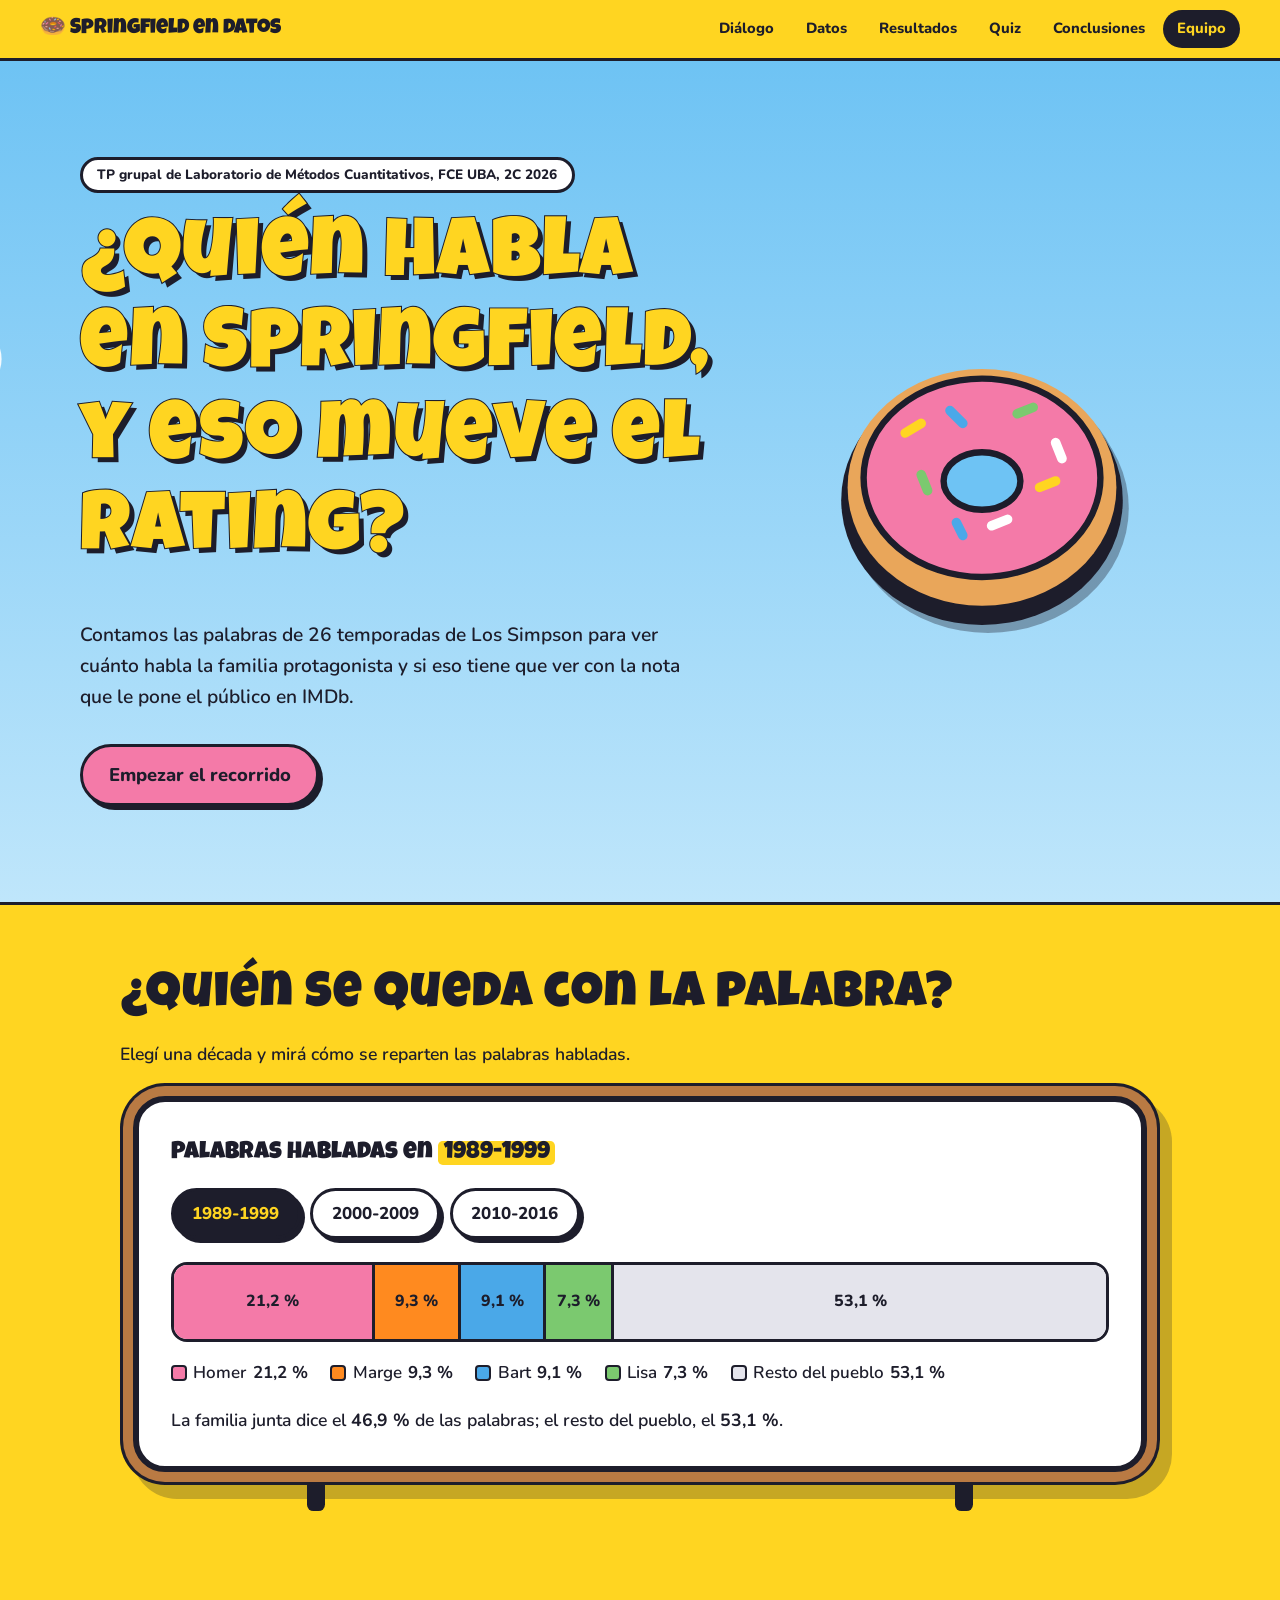
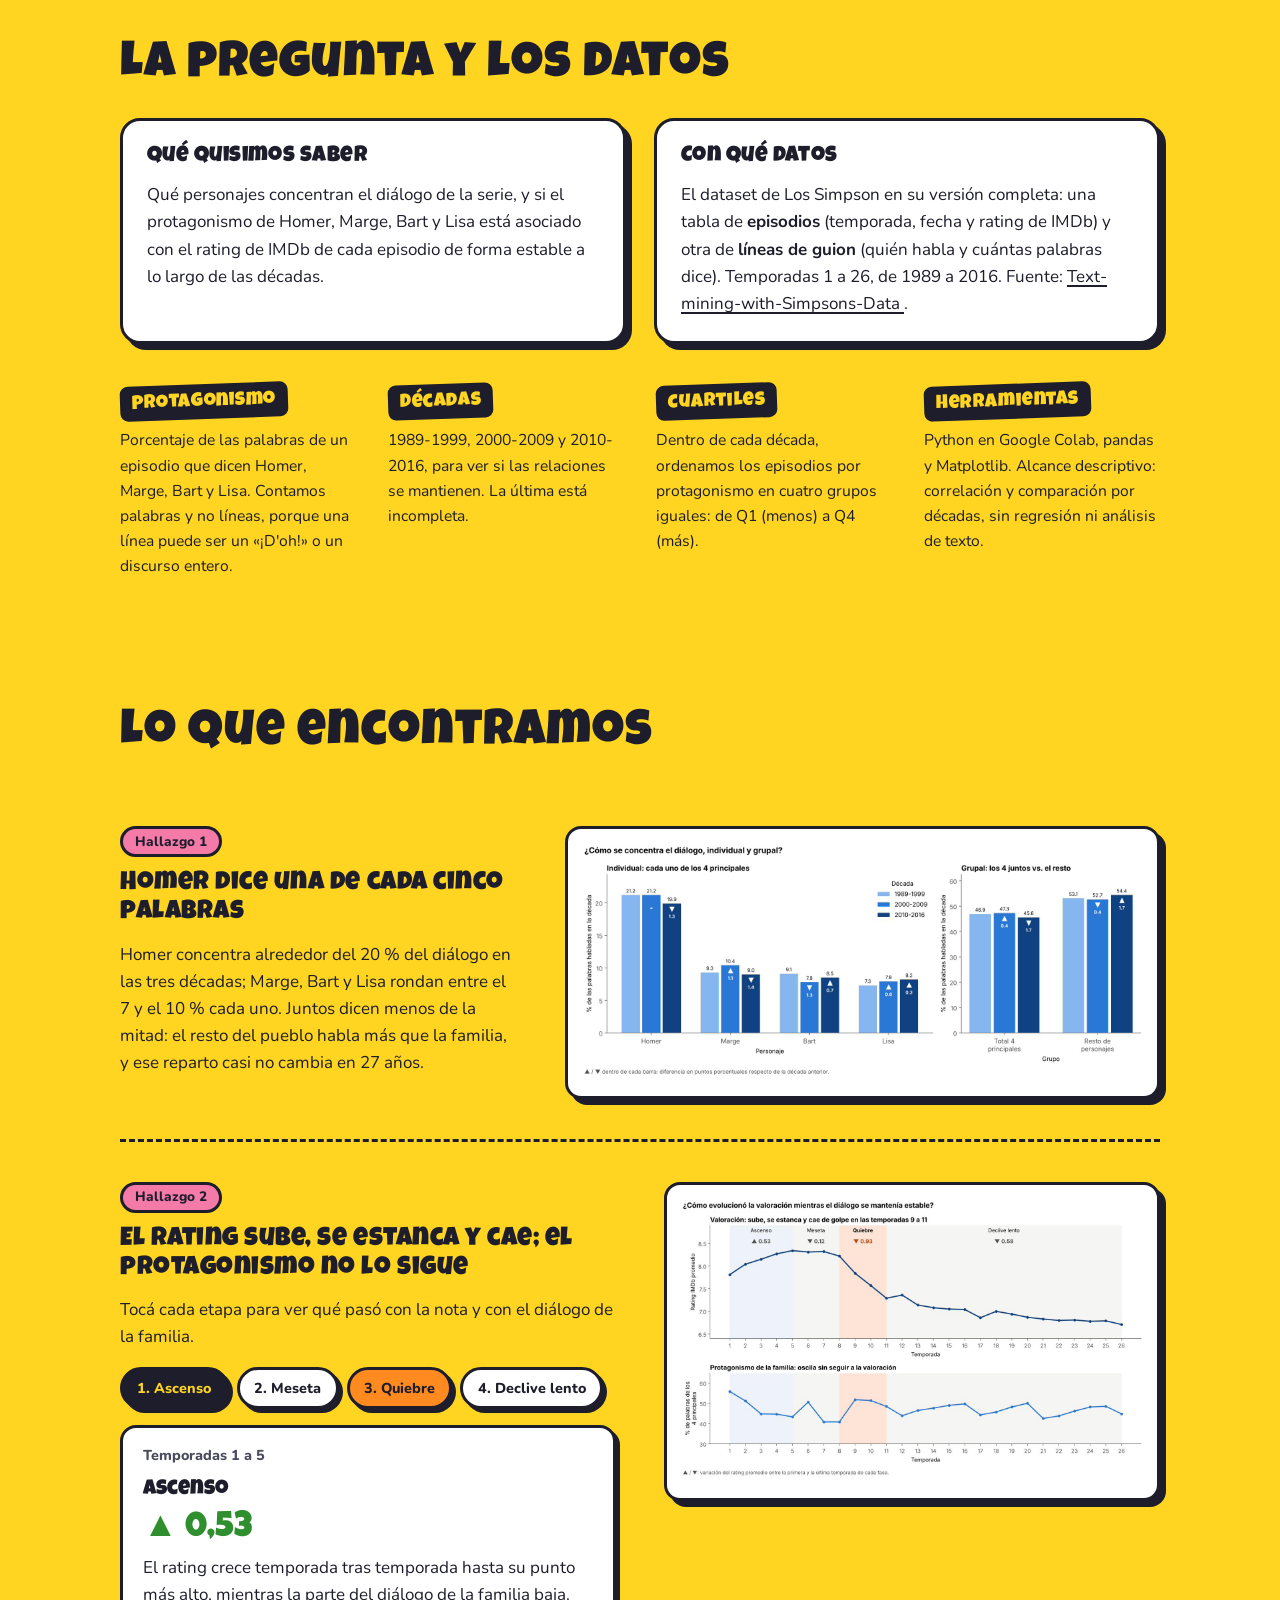
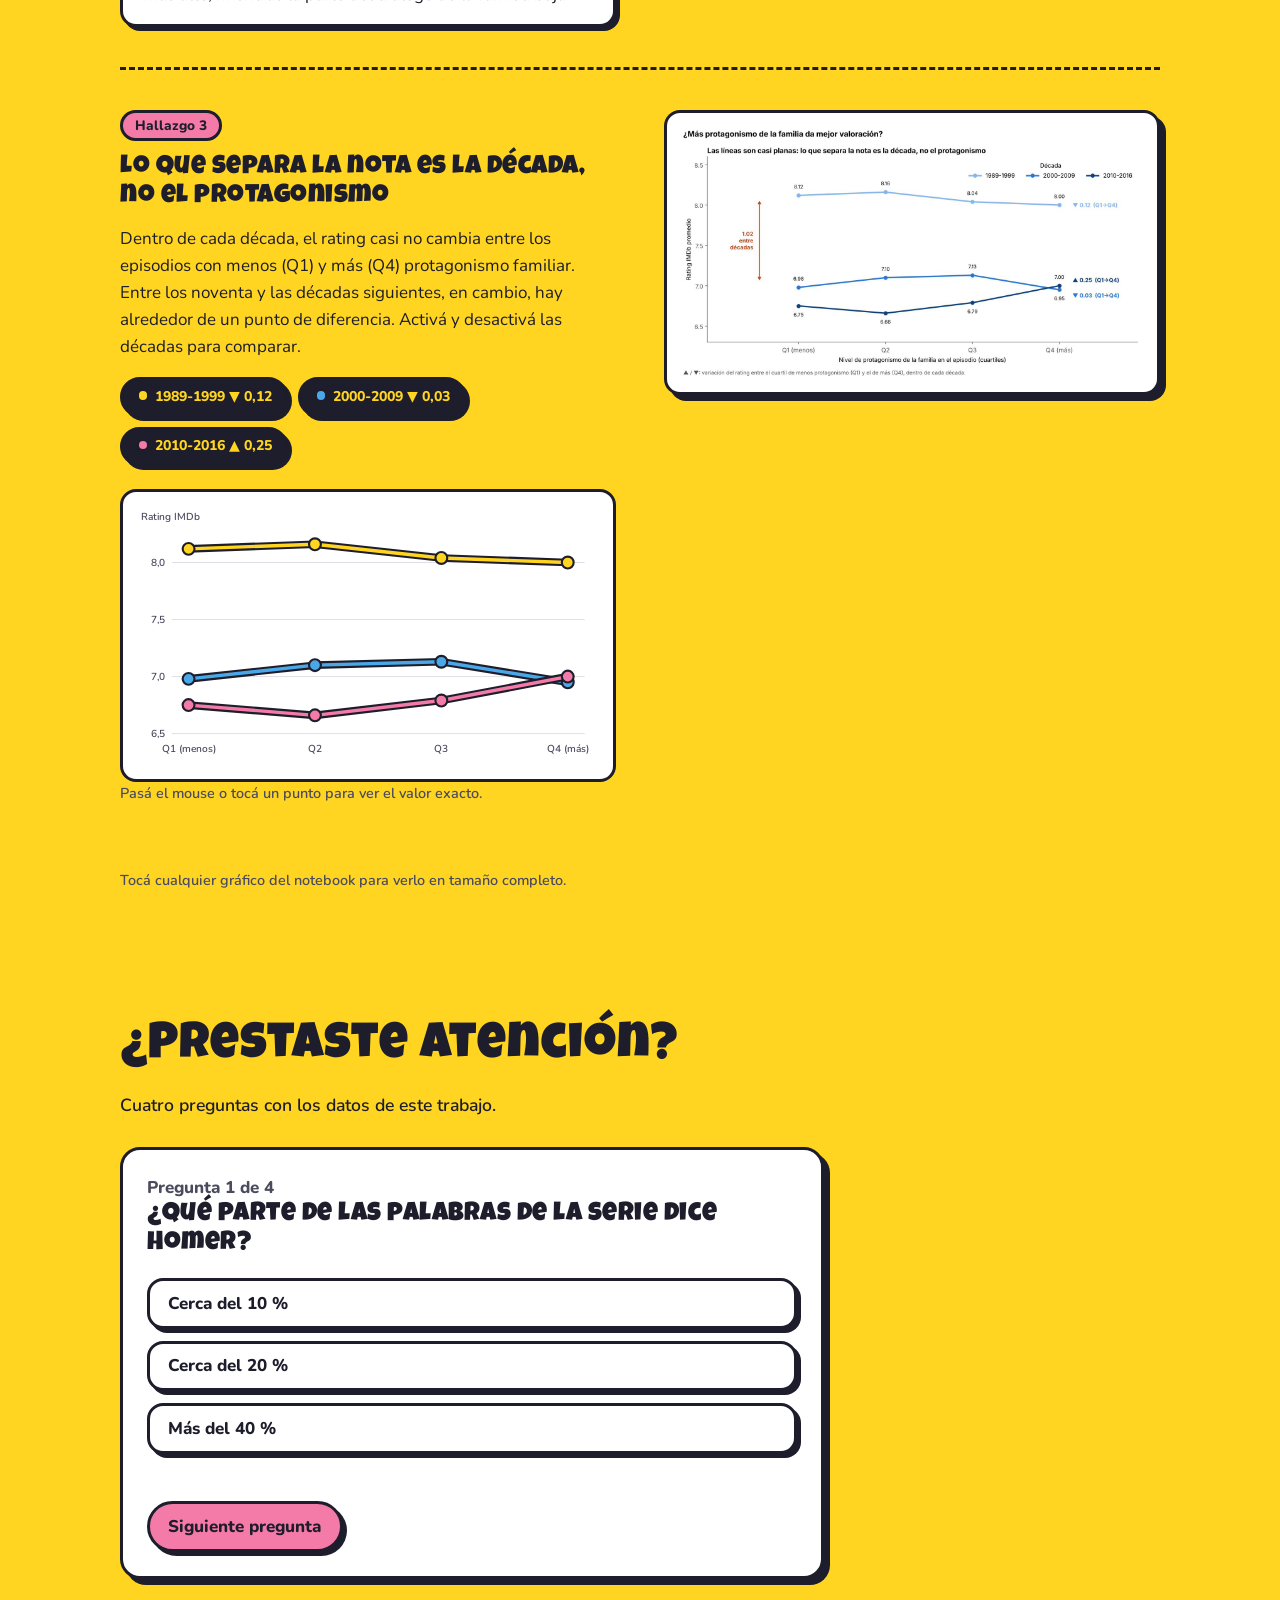
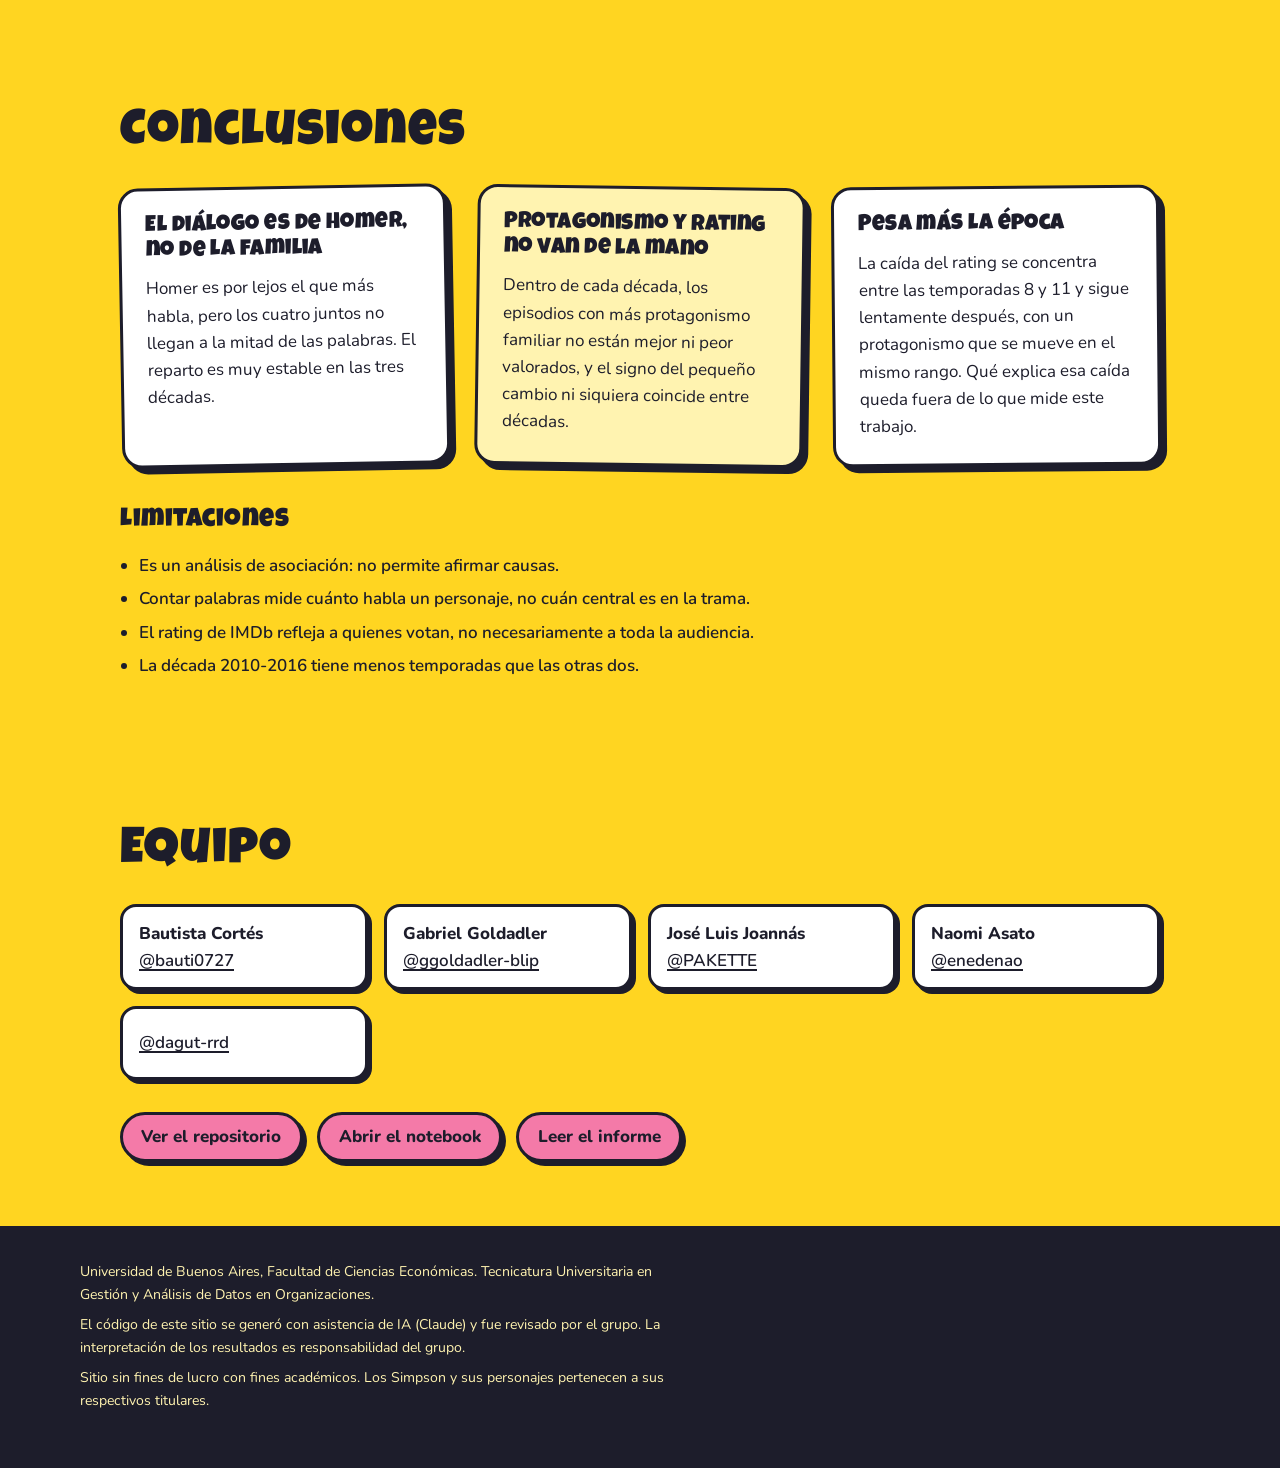
==== commit e0c32053: "Update dataset source information in index.html se agrega link de dataset al index.html" ====
--- a/docs/index.html
+++ b/docs/index.html
@@ -120,7 +120,8 @@
             El dataset de Los Simpson en su versión completa: una tabla de <strong>episodios</strong>
             (temporada, fecha y rating de IMDb) y otra de <strong>líneas de guion</strong>
             (quién habla y cuántas palabras dice). Temporadas 1 a 26, de 1989 a 2016.
-            <!-- TODO: completar con el nombre exacto y el link de la fuente del dataset -->
+            Fuente: <a href=https://github.com/sujanjoejacob/Text-mining-with-Simpsons-Data>Text-mining-with-Simpsons-Data
+</a>.
           </p>
         </div>
       </div>
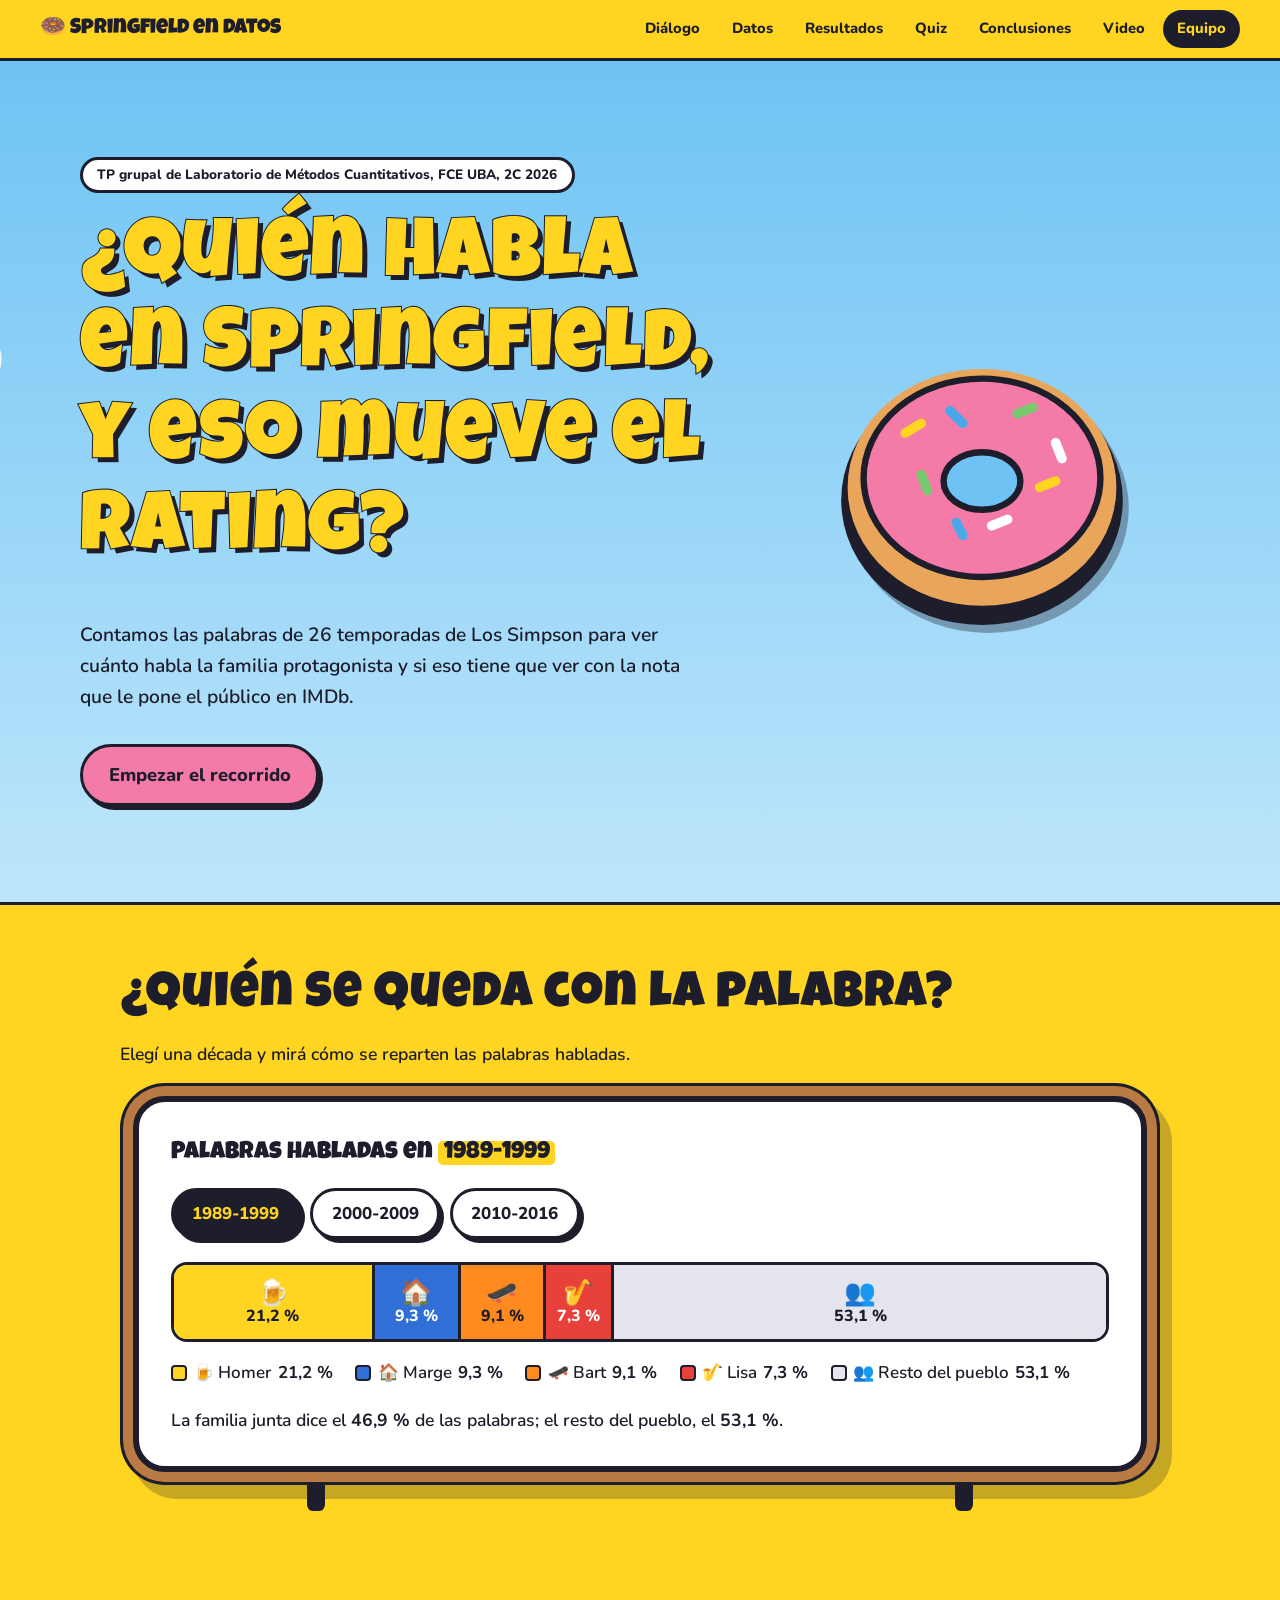
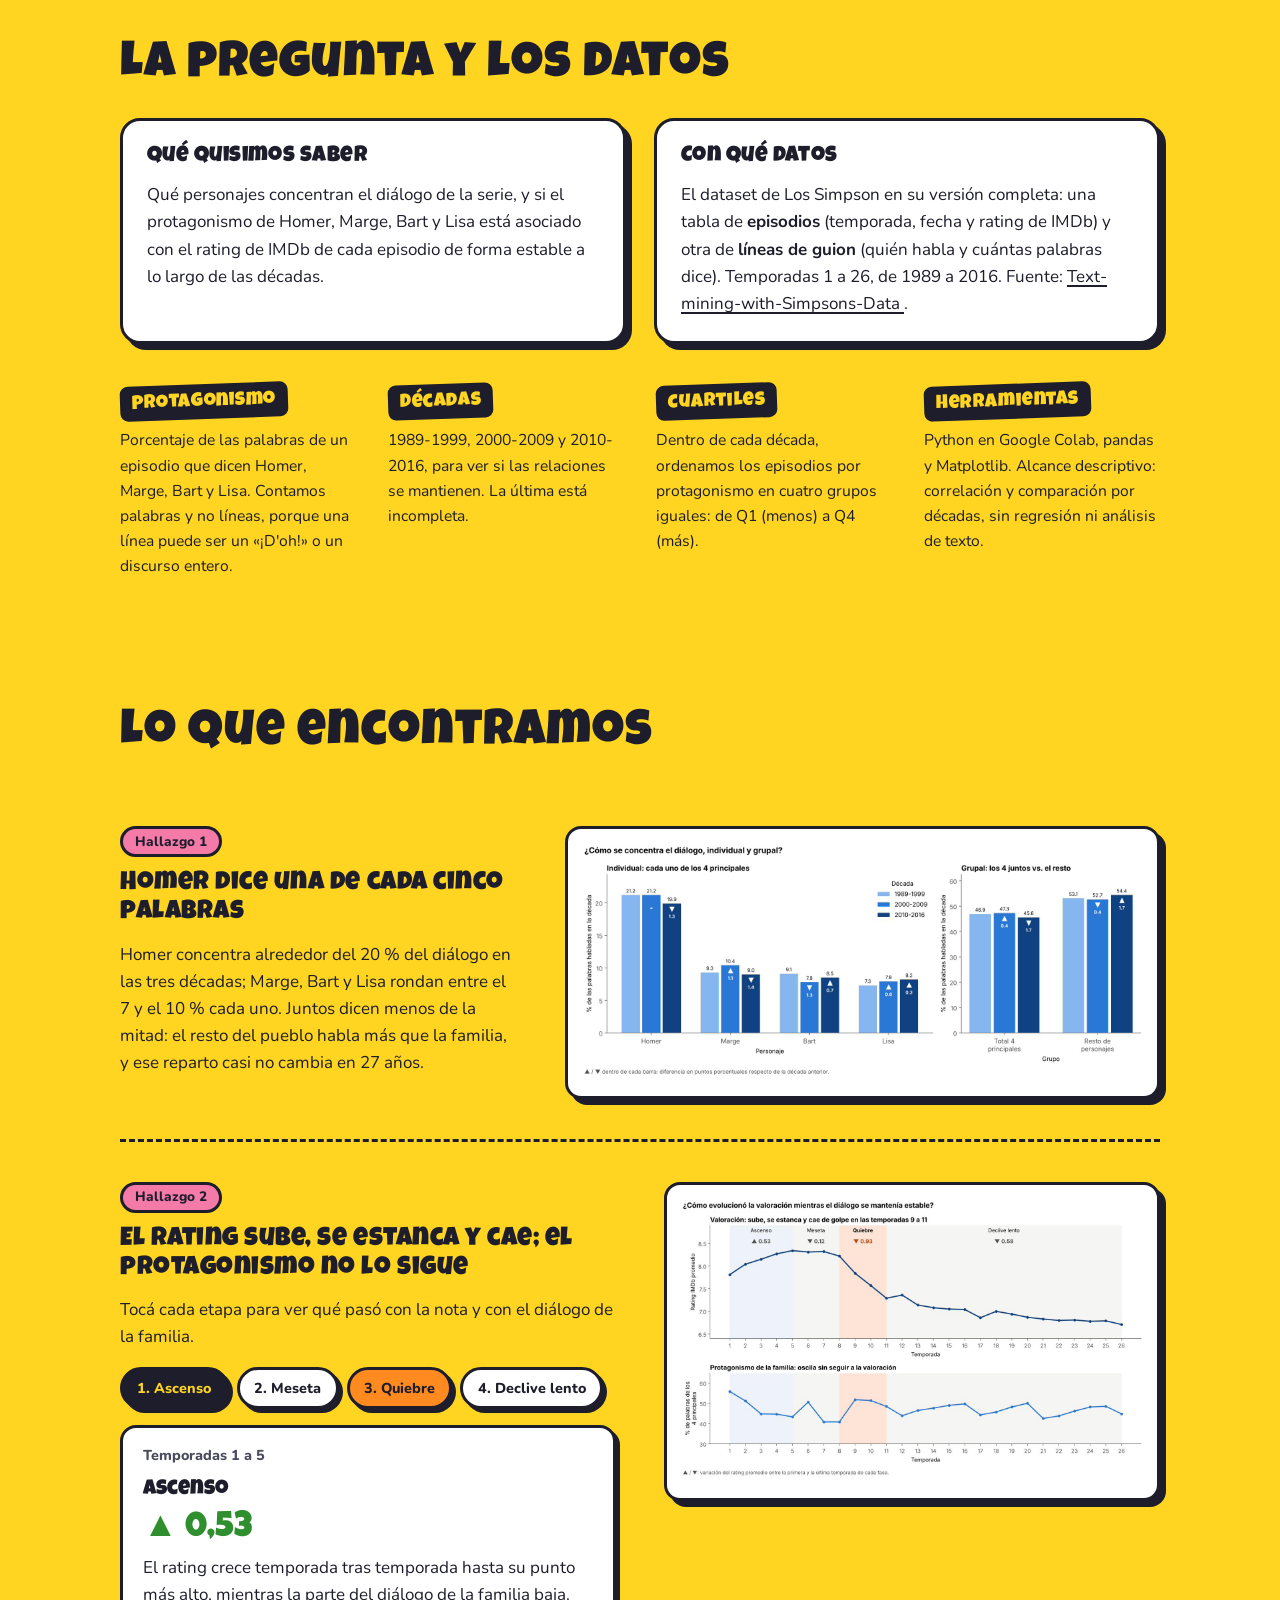
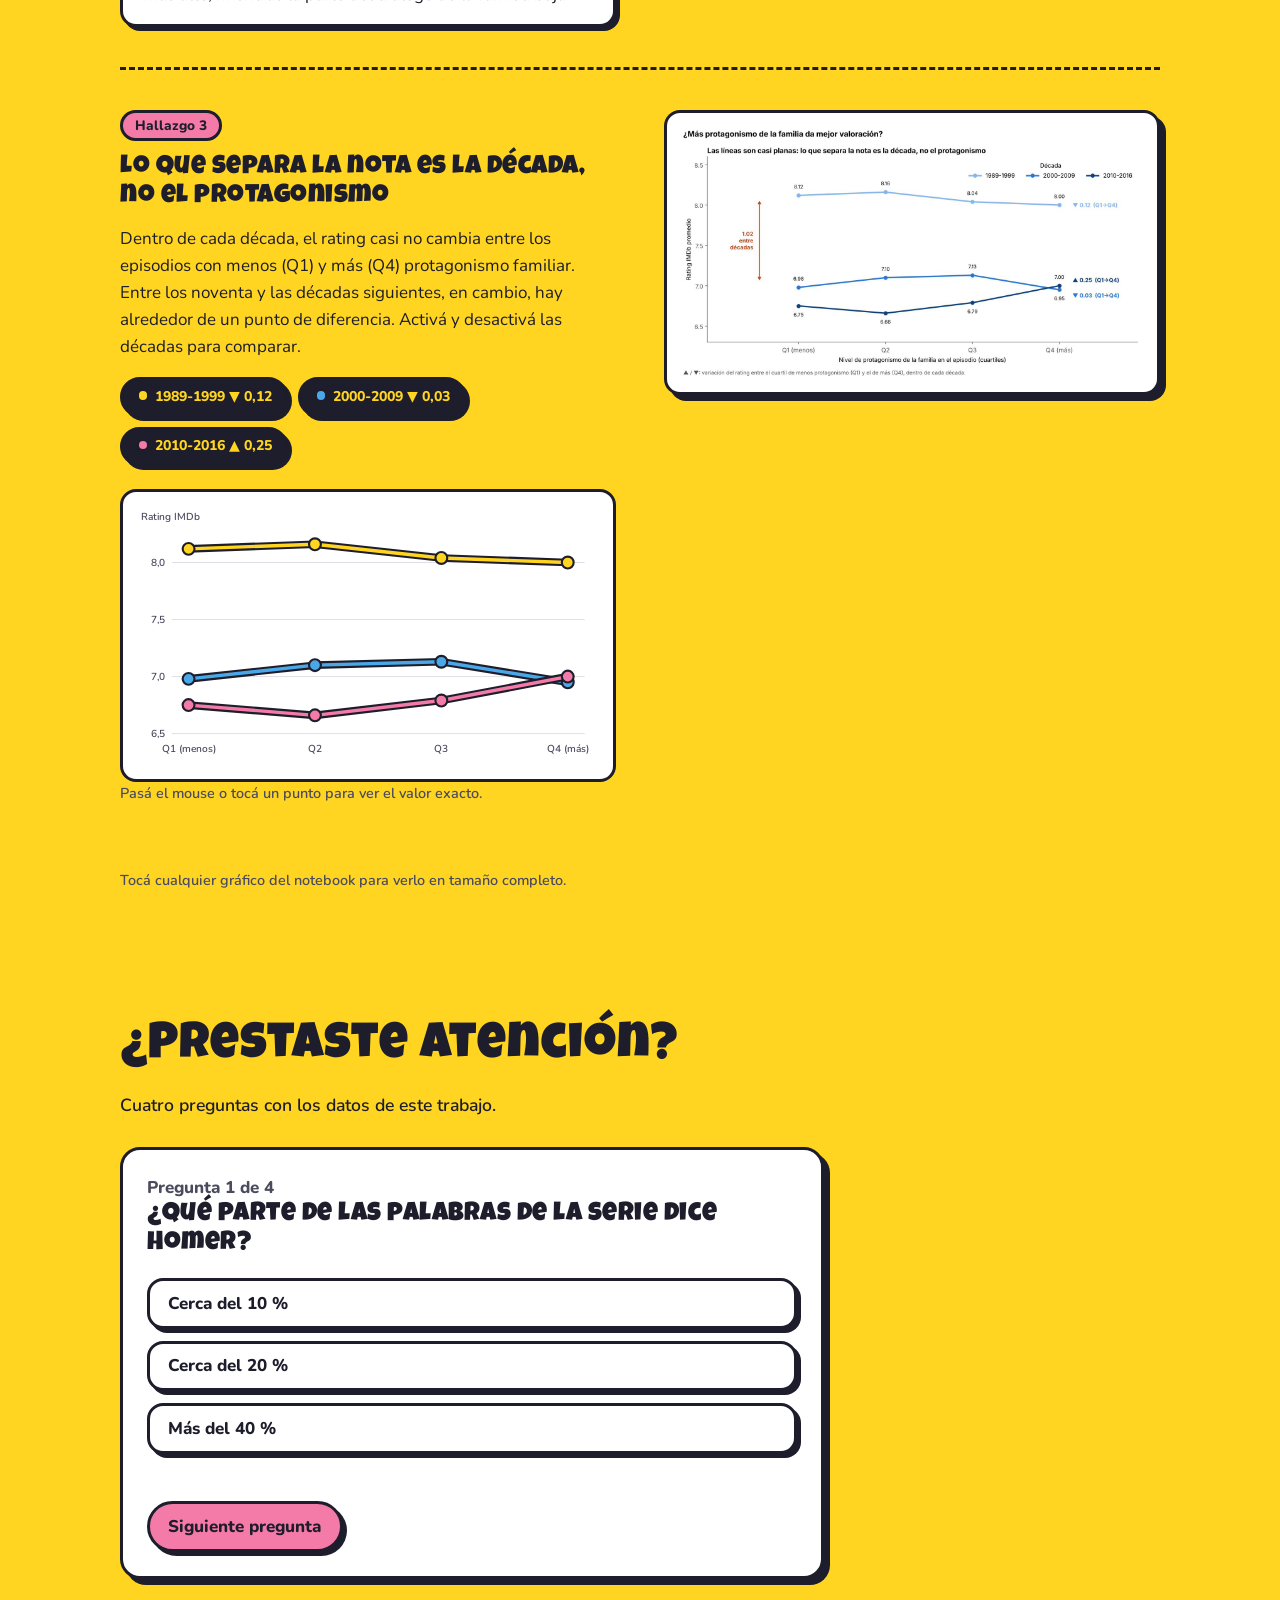
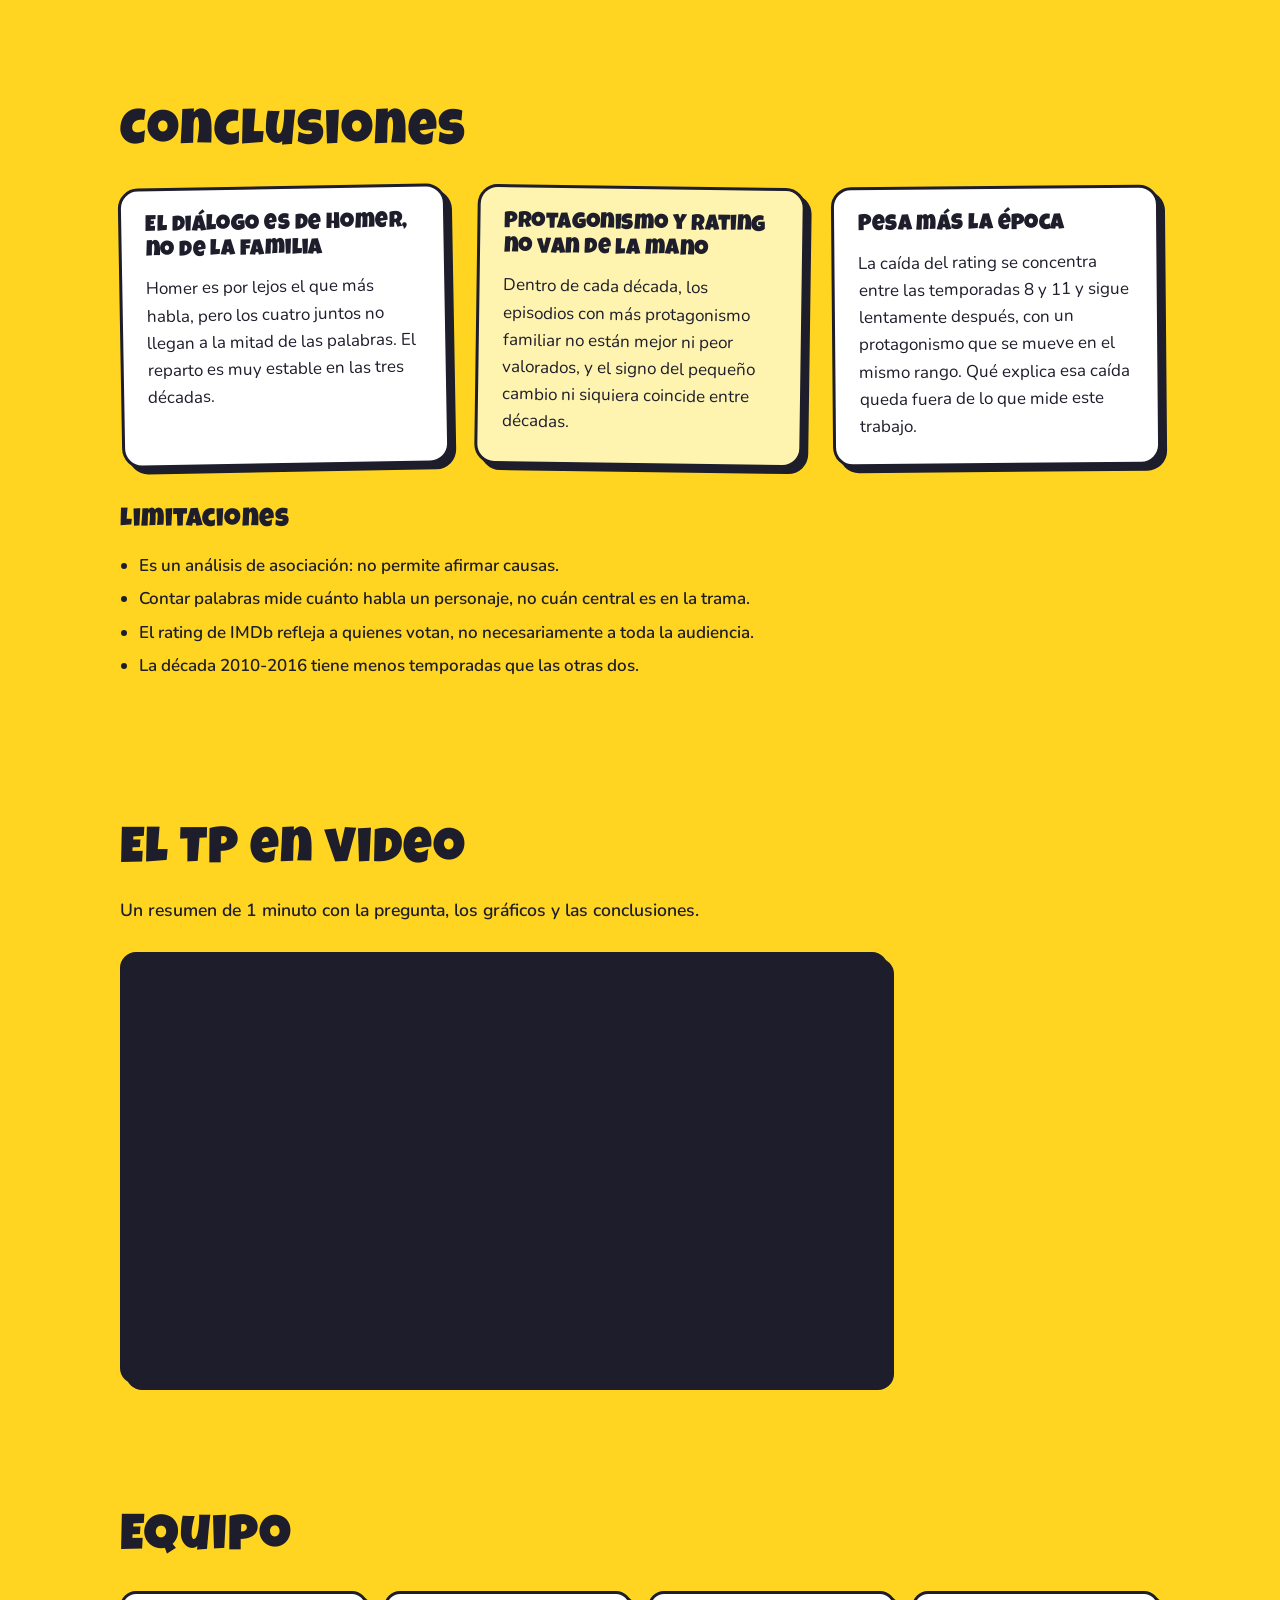
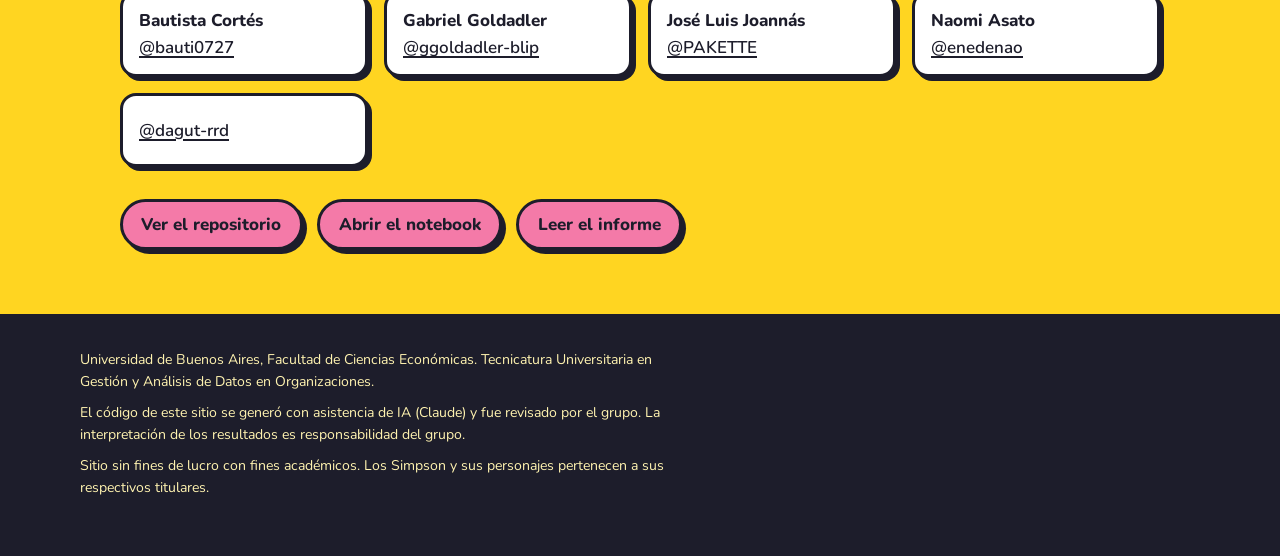
==== commit 8a58c4d9: "Add video section to index.html se agrega el video al html" ====
--- a/docs/index.html
+++ b/docs/index.html
@@ -28,6 +28,7 @@
         <li><a href="#resultados">Resultados</a></li>
         <li><a href="#quiz">Quiz</a></li>
         <li><a href="#conclusiones">Conclusiones</a></li>
+        <li><a href="#video">Video</a></li>
         <li><a href="#equipo">Equipo</a></li>
       </ul>
     </nav>
@@ -259,7 +260,17 @@
         <li>La década 2010-2016 tiene menos temporadas que las otras dos.</li>
       </ul>
     </section>
-
+    <!-- ===== Video ===== -->
+    <section id="video" class="seccion">
+      <h2>El TP en video</h2>
+      <p class="intro">Un resumen de 1 minuto con la pregunta, los gráficos y las conclusiones.</p>
+      <div style="max-width:48rem;aspect-ratio:16/9;border:3px solid #1d1d2b;border-radius:1rem;overflow:hidden;box-shadow:6px 6px 0 #1d1d2b;background:#1d1d2b">
+        <iframe src="https://drive.google.com/file/d/1n2clMTgnG0jtGCL4emglHN0JSawTPu5_/preview"
+                title="Video explicativo del TP"
+                style="width:100%;height:100%;border:0"
+                allow="autoplay; fullscreen" allowfullscreen loading="lazy"></iframe>
+      </div>
+    </section>
     <!-- ===== Equipo ===== -->
     <section id="equipo" class="seccion">
       <h2>Equipo</h2>
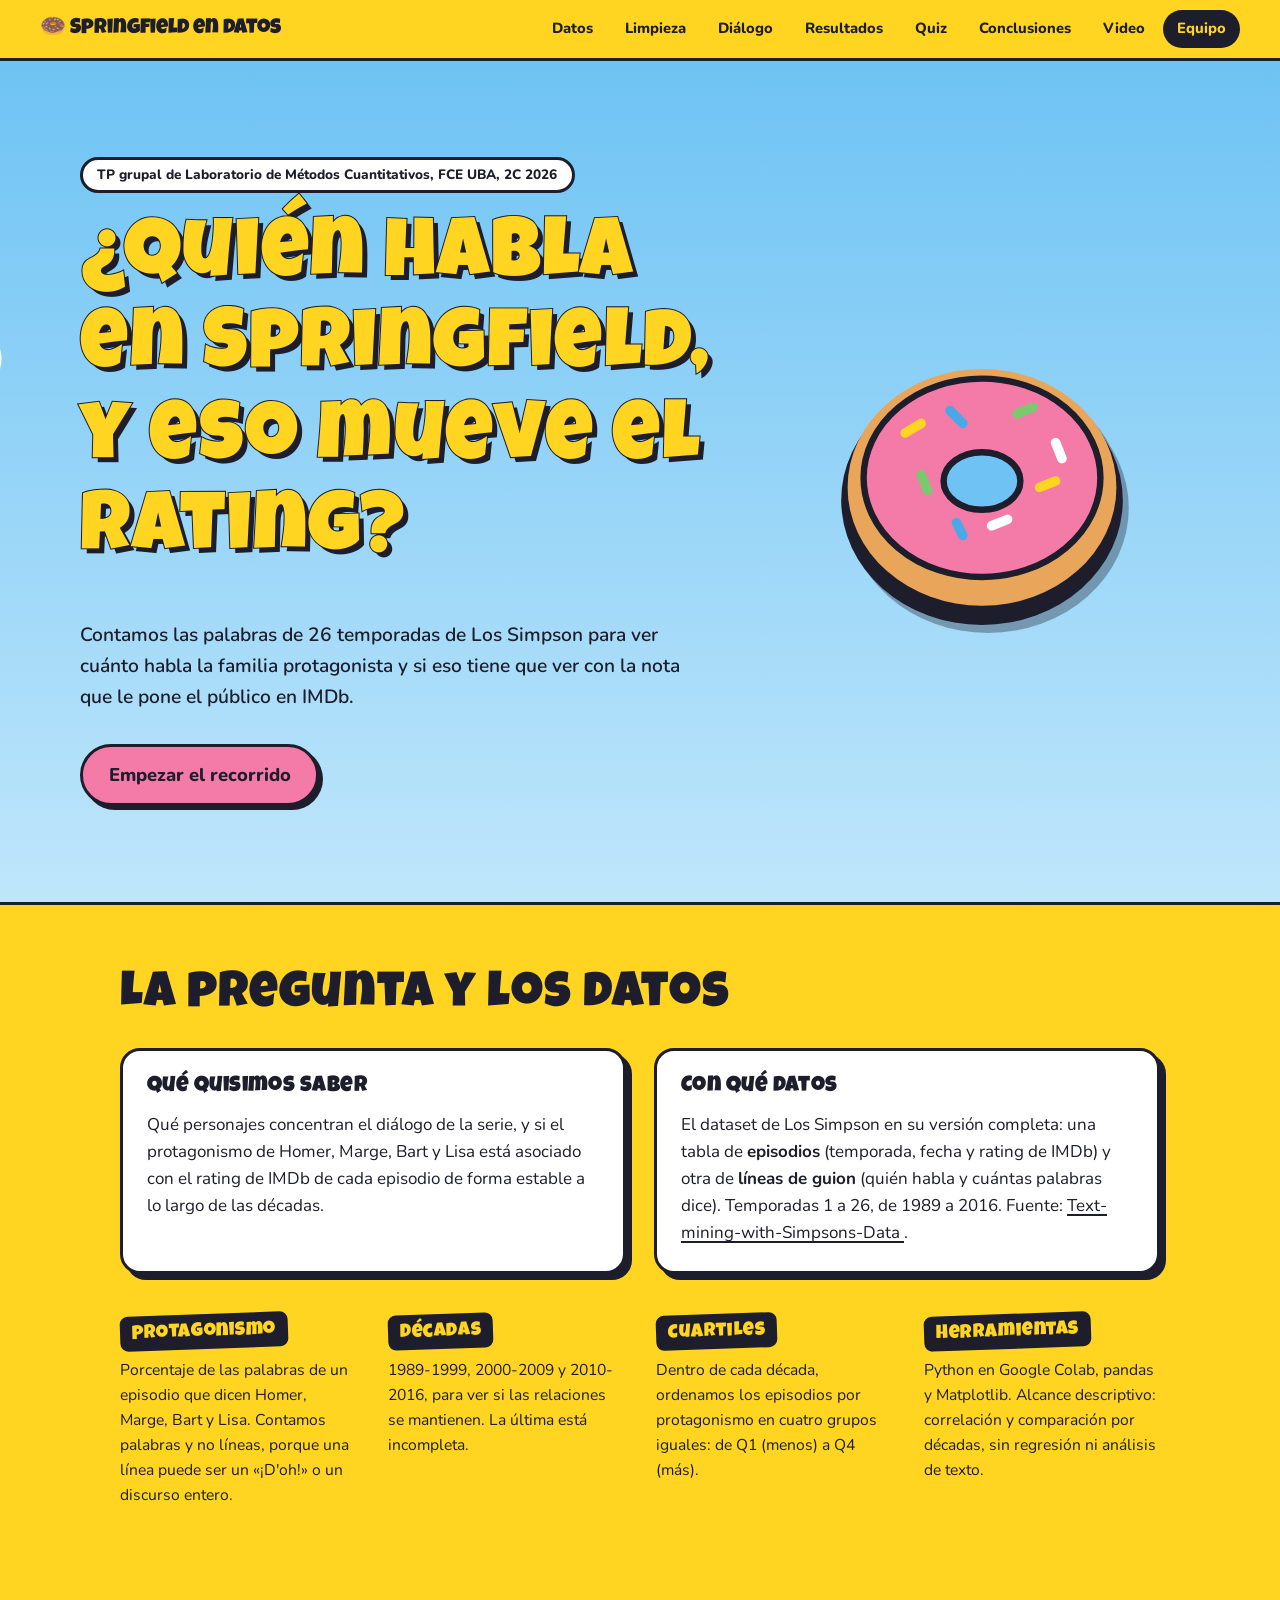
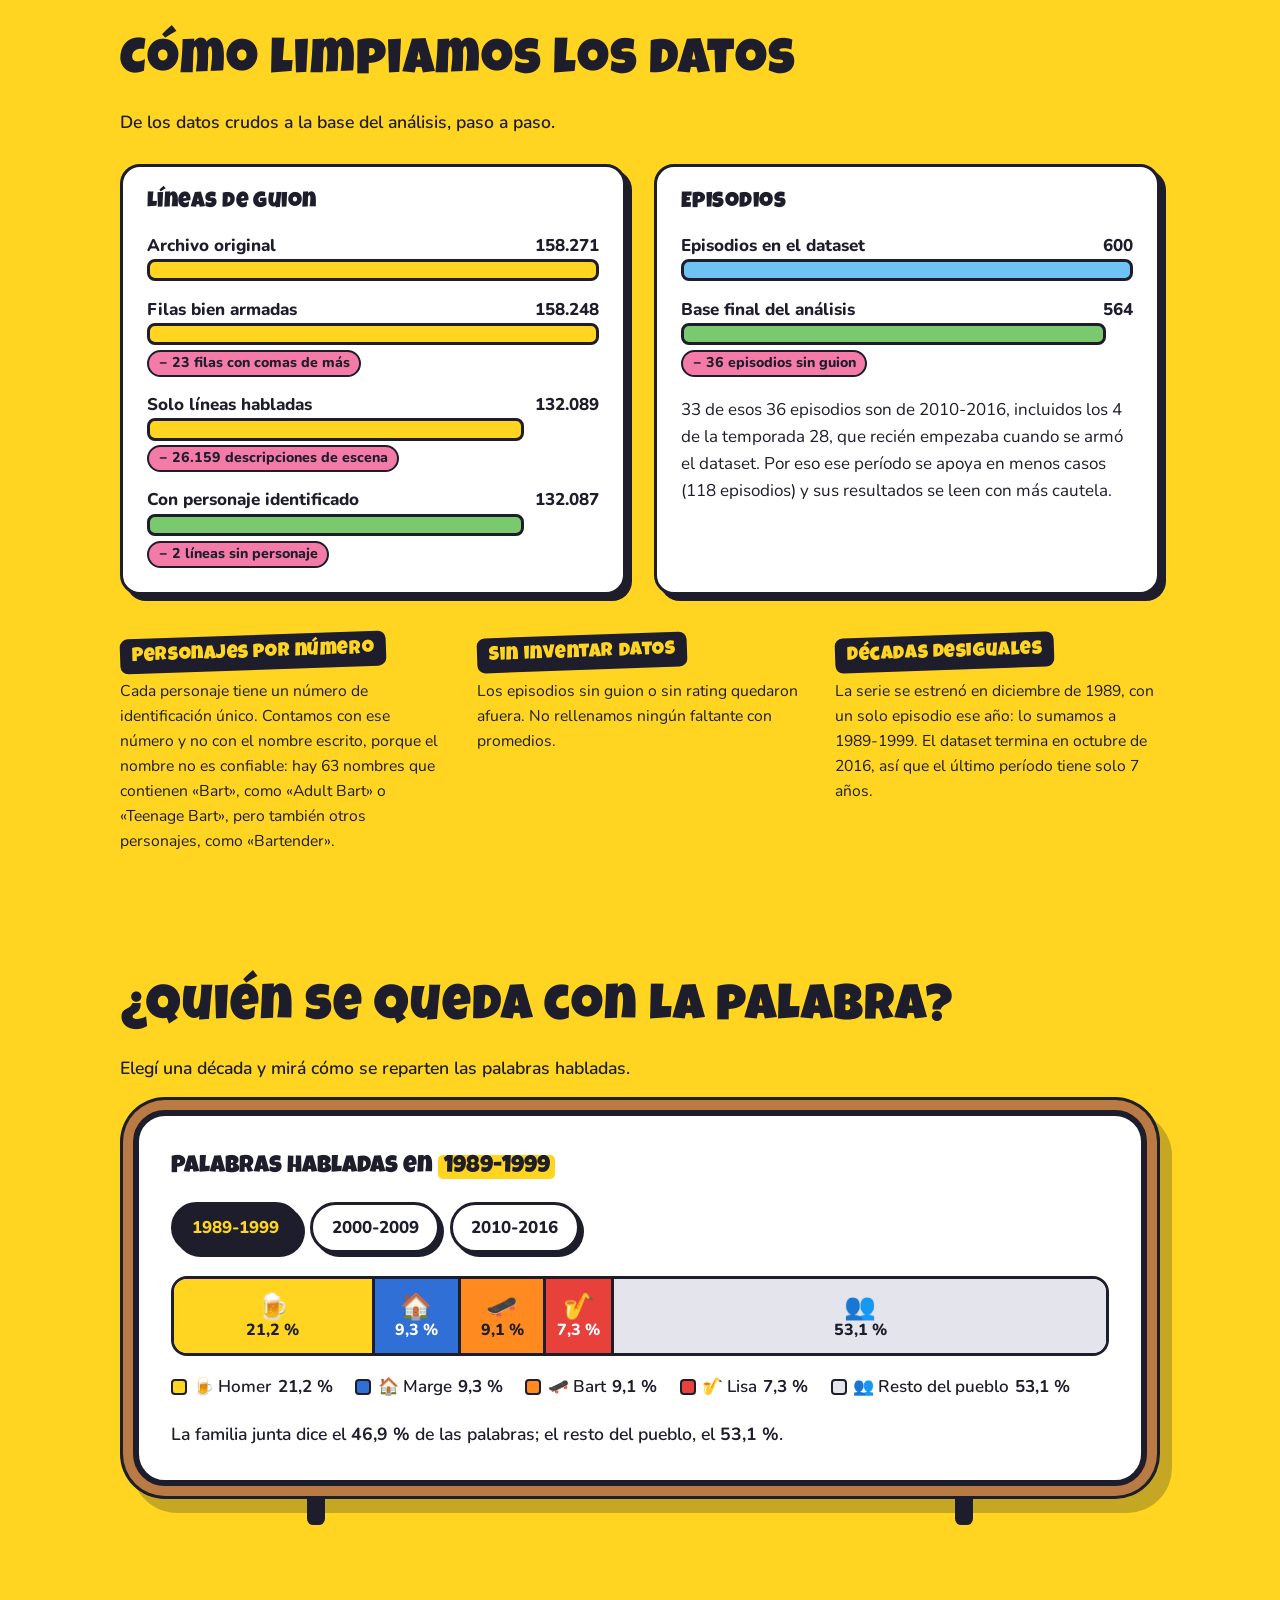
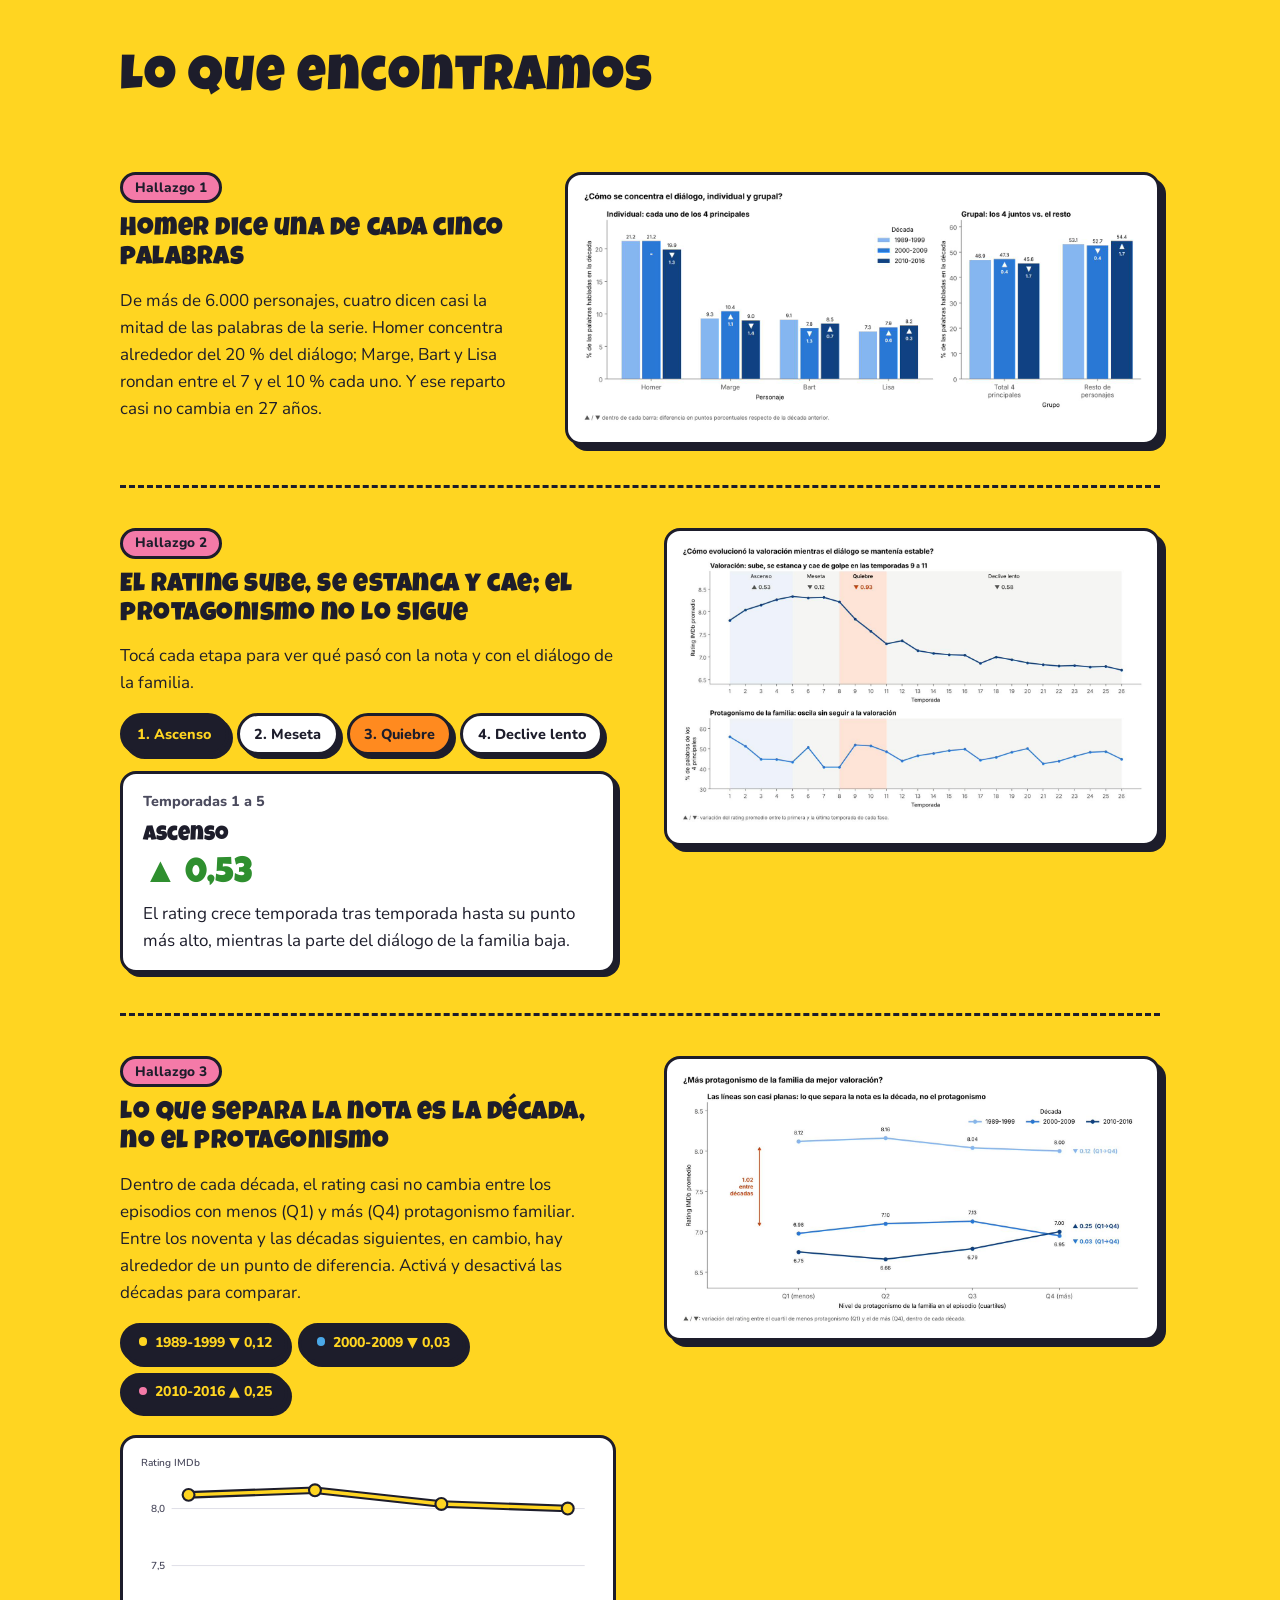
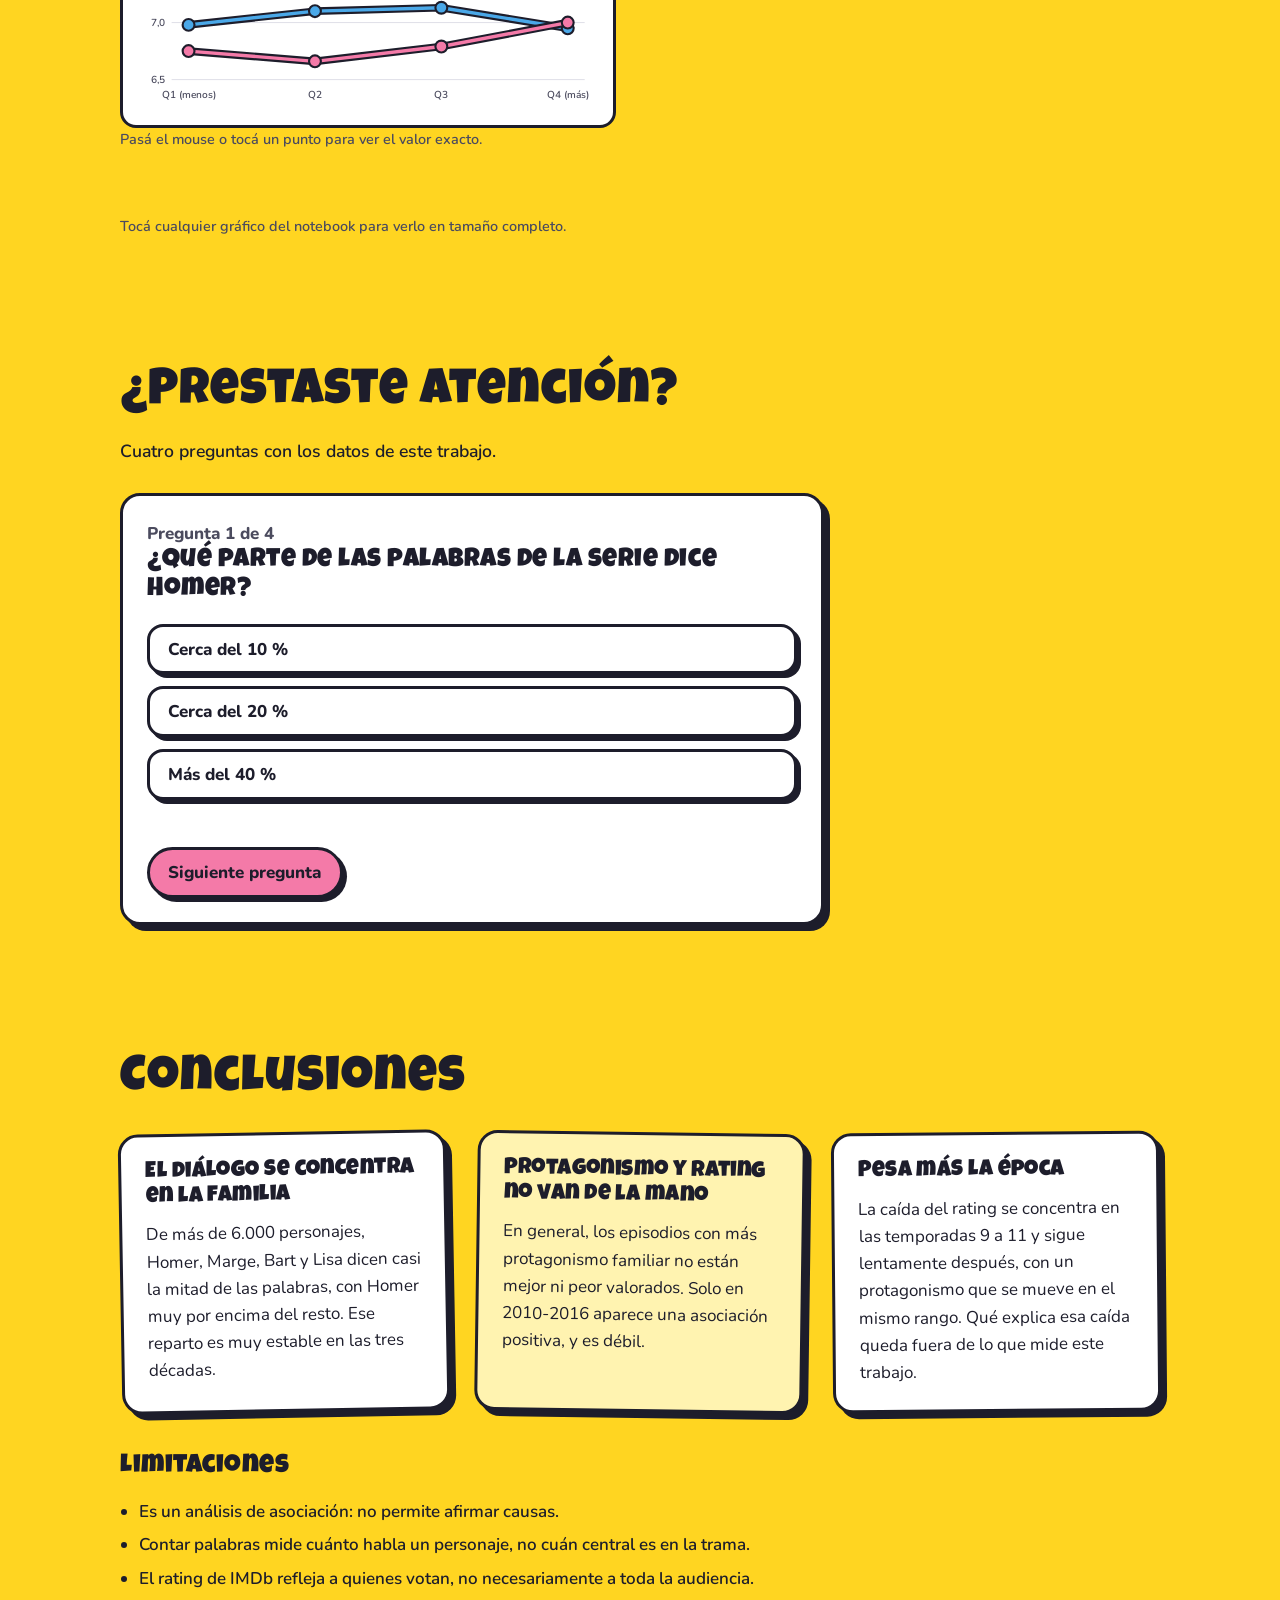
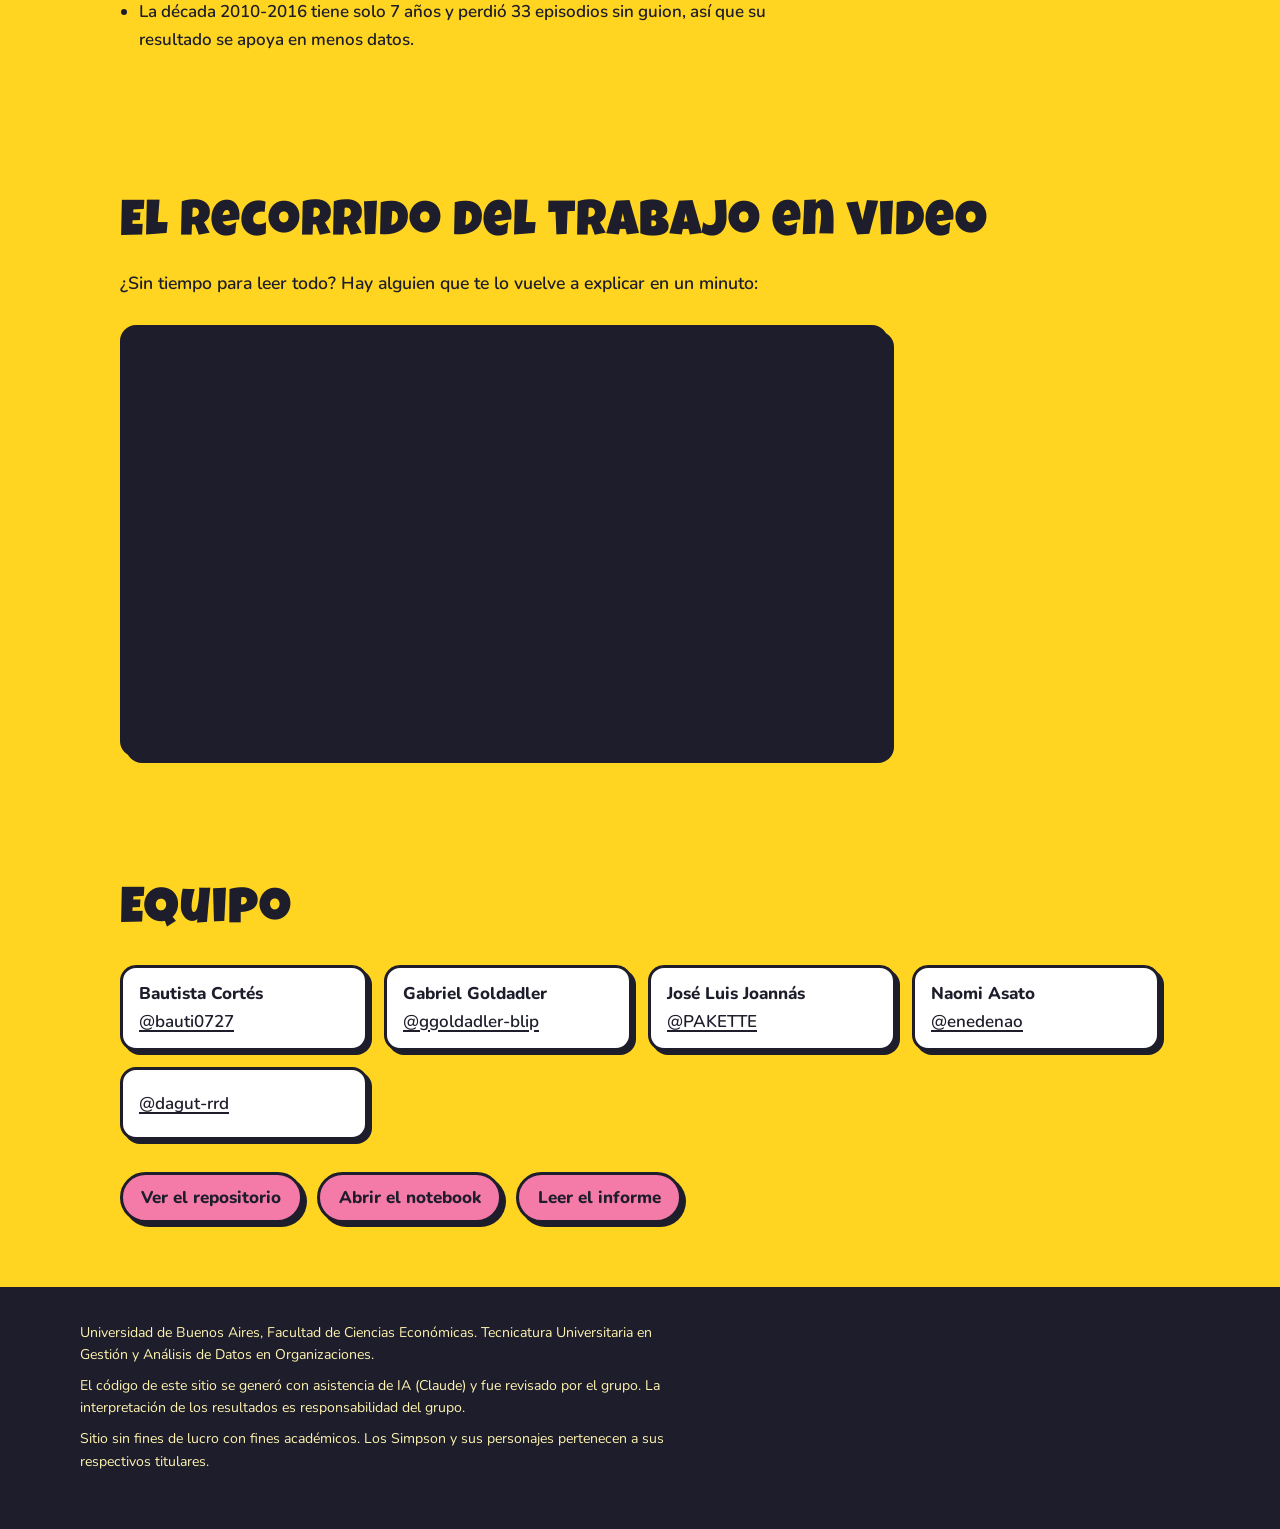
==== commit df351bd1: "Add data cleaning section and update navigation Added a new section for data cleaning and updated na" ====
--- a/docs/index.html
+++ b/docs/index.html
@@ -23,8 +23,9 @@
     <a class="marca" href="#inicio">🍩 Springfield en datos</a>
     <nav aria-label="Secciones">
       <ul>
+        <li><a href="#datos">Datos</a></li>
+        <li><a href="#limpieza">Limpieza</a></li>
         <li><a href="#reparto">Diálogo</a></li>
-        <li><a href="#datos">Datos</a></li>
         <li><a href="#resultados">Resultados</a></li>
         <li><a href="#quiz">Quiz</a></li>
         <li><a href="#conclusiones">Conclusiones</a></li>
@@ -52,7 +53,7 @@
           Contamos las palabras de 26 temporadas de Los Simpson para ver cuánto habla la familia
           protagonista y si eso tiene que ver con la nota que le pone el público en IMDb.
         </p>
-        <a class="boton grande" href="#reparto">Empezar el recorrido</a>
+        <a class="boton grande" href="#datos">Empezar el recorrido</a>
       </div>
 
       <!-- Rosquilla original (SVG propio). Al tocarla tira chispas. -->
@@ -77,31 +78,6 @@
       </button>
     </section>
 
-    <!-- ===== Reparto del diálogo (interactivo) ===== -->
-    <section id="reparto" class="seccion">
-      <h2>¿Quién se queda con la palabra?</h2>
-      <p class="intro">Elegí una década y mirá cómo se reparten las palabras habladas.</p>
-
-      <figure class="tele" aria-labelledby="reparto-titulo">
-        <div class="pantalla">
-          <figcaption id="reparto-titulo">
-            Palabras habladas en <strong id="reparto-decada">1989-1999</strong>
-          </figcaption>
-
-          <div class="selector" role="group" aria-label="Elegir década">
-            <button type="button" data-decada="1989-1999" aria-pressed="true">1989-1999</button>
-            <button type="button" data-decada="2000-2009" aria-pressed="false">2000-2009</button>
-            <button type="button" data-decada="2010-2016" aria-pressed="false">2010-2016</button>
-          </div>
-
-          <div class="barra-reparto" id="barra-reparto" role="img" aria-live="polite"></div>
-          <ul class="leyenda" id="leyenda"></ul>
-          <p class="dato-clave" id="dato-clave"></p>
-        </div>
-        <div class="tele-patas" aria-hidden="true"><span></span><span></span></div>
-      </figure>
-    </section>
-
     <!-- ===== Pregunta y datos ===== -->
     <section id="datos" class="seccion">
       <h2>La pregunta y los datos</h2>
@@ -147,6 +123,100 @@
       </dl>
     </section>
 
+<!-- ===== Limpieza ===== -->
+    <section id="limpieza" class="seccion">
+      <h2>Cómo limpiamos los datos</h2>
+      <p class="intro">De los datos crudos a la base del análisis, paso a paso.</p>
+
+      <div class="dos-columnas">
+        <!-- Embudo de líneas de guion -->
+        <div class="tarjeta">
+          <h3>Líneas de guion</h3>
+          <div style="display:grid;gap:.9rem;margin-top:1rem">
+            <div>
+              <div style="display:flex;justify-content:space-between;font-weight:800"><span>Archivo original</span><span>158.271</span></div>
+              <div style="height:1.4rem;width:100%;background:#ffd521;border:3px solid #1d1d2b;border-radius:.5rem"></div>
+            </div>
+            <div>
+              <div style="display:flex;justify-content:space-between;font-weight:800"><span>Filas bien armadas</span><span>158.248</span></div>
+              <div style="height:1.4rem;width:99.99%;background:#ffd521;border:3px solid #1d1d2b;border-radius:.5rem"></div>
+              <small style="display:inline-block;margin-top:.3rem;background:#f47aa8;border:2px solid #1d1d2b;border-radius:999px;padding:0 .6rem;font-weight:800">− 23 filas con comas de más</small>
+            </div>
+            <div>
+              <div style="display:flex;justify-content:space-between;font-weight:800"><span>Solo líneas habladas</span><span>132.089</span></div>
+              <div style="height:1.4rem;width:83.5%;background:#ffd521;border:3px solid #1d1d2b;border-radius:.5rem"></div>
+              <small style="display:inline-block;margin-top:.3rem;background:#f47aa8;border:2px solid #1d1d2b;border-radius:999px;padding:0 .6rem;font-weight:800">− 26.159 descripciones de escena</small>
+            </div>
+            <div>
+              <div style="display:flex;justify-content:space-between;font-weight:800"><span>Con personaje identificado</span><span>132.087</span></div>
+              <div style="height:1.4rem;width:83.5%;background:#7bc96f;border:3px solid #1d1d2b;border-radius:.5rem"></div>
+              <small style="display:inline-block;margin-top:.3rem;background:#f47aa8;border:2px solid #1d1d2b;border-radius:999px;padding:0 .6rem;font-weight:800">− 2 líneas sin personaje</small>
+            </div>
+          </div>
+        </div>
+
+        <!-- Embudo de episodios -->
+        <div class="tarjeta">
+          <h3>Episodios</h3>
+          <div style="display:grid;gap:.9rem;margin-top:1rem">
+            <div>
+              <div style="display:flex;justify-content:space-between;font-weight:800"><span>Episodios en el dataset</span><span>600</span></div>
+              <div style="height:1.4rem;width:100%;background:#6ec3f4;border:3px solid #1d1d2b;border-radius:.5rem"></div>
+            </div>
+            <div>
+              <div style="display:flex;justify-content:space-between;font-weight:800"><span>Base final del análisis</span><span>564</span></div>
+              <div style="height:1.4rem;width:94%;background:#7bc96f;border:3px solid #1d1d2b;border-radius:.5rem"></div>
+              <small style="display:inline-block;margin-top:.3rem;background:#f47aa8;border:2px solid #1d1d2b;border-radius:999px;padding:0 .6rem;font-weight:800">− 36 episodios sin guion</small>
+            </div>
+          </div>
+          <p style="margin-top:1.2rem">
+            33 de esos 36 episodios son de 2010-2016, incluidos los 4 de la temporada 28, que recién empezaba cuando se armó el dataset.
+            Por eso ese período se apoya en menos casos (118 episodios) y sus resultados se leen con más cautela.
+          </p>
+        </div>
+      </div>
+
+      <dl class="pasos">
+        <div>
+          <dt>Personajes por número</dt>
+          <dd>Cada personaje tiene un número de identificación único. Contamos con ese número y no con el nombre escrito, porque el nombre no es confiable: hay 63 nombres que contienen «Bart», como «Adult Bart» o «Teenage Bart», pero también otros personajes, como «Bartender».</dd>
+        </div>
+        <div>
+          <dt>Sin inventar datos</dt>
+          <dd>Los episodios sin guion o sin rating quedaron afuera. No rellenamos ningún faltante con promedios.</dd>
+        </div>
+        <div>
+          <dt>Décadas desiguales</dt>
+          <dd>La serie se estrenó en diciembre de 1989, con un solo episodio ese año: lo sumamos a 1989-1999. El dataset termina en octubre de 2016, así que el último período tiene solo 7 años.</dd>
+        </div>
+      </dl>
+    </section>    
+    
+    <!-- ===== Reparto del diálogo (interactivo) ===== -->
+    <section id="reparto" class="seccion">
+      <h2>¿Quién se queda con la palabra?</h2>
+      <p class="intro">Elegí una década y mirá cómo se reparten las palabras habladas.</p>
+
+      <figure class="tele" aria-labelledby="reparto-titulo">
+        <div class="pantalla">
+          <figcaption id="reparto-titulo">
+            Palabras habladas en <strong id="reparto-decada">1989-1999</strong>
+          </figcaption>
+
+          <div class="selector" role="group" aria-label="Elegir década">
+            <button type="button" data-decada="1989-1999" aria-pressed="true">1989-1999</button>
+            <button type="button" data-decada="2000-2009" aria-pressed="false">2000-2009</button>
+            <button type="button" data-decada="2010-2016" aria-pressed="false">2010-2016</button>
+          </div>
+
+          <div class="barra-reparto" id="barra-reparto" role="img" aria-live="polite"></div>
+          <ul class="leyenda" id="leyenda"></ul>
+          <p class="dato-clave" id="dato-clave"></p>
+        </div>
+        <div class="tele-patas" aria-hidden="true"><span></span><span></span></div>
+      </figure>
+    </section>
+    
     <!-- ===== Resultados ===== -->
     <section id="resultados" class="seccion">
       <h2>Lo que encontramos</h2>
@@ -157,9 +227,9 @@
           <span class="etiqueta">Hallazgo 1</span>
           <h3>Homer dice una de cada cinco palabras</h3>
           <p>
-            Homer concentra alrededor del 20&nbsp;% del diálogo en las tres décadas; Marge, Bart y Lisa
-            rondan entre el 7 y el 10&nbsp;% cada uno. Juntos dicen menos de la mitad: el resto del pueblo
-            habla más que la familia, y ese reparto casi no cambia en 27 años.
+            De más de 6.000 personajes, cuatro dicen casi la mitad de las palabras de la serie.
+            Homer concentra alrededor del 20&nbsp;% del diálogo; Marge, Bart y Lisa rondan entre
+            el 7 y el 10&nbsp;% cada uno. Y ese reparto casi no cambia en 27 años.
           </p>
         </div>
         <button type="button" class="figura" data-ampliar aria-label="Ampliar gráfico 1">
@@ -239,16 +309,16 @@
 
       <div class="conclusiones">
         <div class="tarjeta">
-          <h3>El diálogo es de Homer, no de la familia</h3>
-          <p>Homer es por lejos el que más habla, pero los cuatro juntos no llegan a la mitad de las palabras. El reparto es muy estable en las tres décadas.</p>
+          <h3>El diálogo se concentra en la familia</h3>
+          <p>De más de 6.000 personajes, Homer, Marge, Bart y Lisa dicen casi la mitad de las palabras, con Homer muy por encima del resto. Ese reparto es muy estable en las tres décadas.</p>
         </div>
         <div class="tarjeta">
           <h3>Protagonismo y rating no van de la mano</h3>
-          <p>Dentro de cada década, los episodios con más protagonismo familiar no están mejor ni peor valorados, y el signo del pequeño cambio ni siquiera coincide entre décadas.</p>
+          <p>En general, los episodios con más protagonismo familiar no están mejor ni peor valorados. Solo en 2010-2016 aparece una asociación positiva, y es débil.</p>
         </div>
         <div class="tarjeta">
           <h3>Pesa más la época</h3>
-          <p>La caída del rating se concentra entre las temporadas 8 y 11 y sigue lentamente después, con un protagonismo que se mueve en el mismo rango. Qué explica esa caída queda fuera de lo que mide este trabajo.</p>
+          <p>La caída del rating se concentra en las temporadas 9 a 11 y sigue lentamente después, con un protagonismo que se mueve en el mismo rango. Qué explica esa caída queda fuera de lo que mide este trabajo.</p>
         </div>
       </div>
 
@@ -257,13 +327,13 @@
         <li>Es un análisis de asociación: no permite afirmar causas.</li>
         <li>Contar palabras mide cuánto habla un personaje, no cuán central es en la trama.</li>
         <li>El rating de IMDb refleja a quienes votan, no necesariamente a toda la audiencia.</li>
-        <li>La década 2010-2016 tiene menos temporadas que las otras dos.</li>
+        <li>La década 2010-2016 tiene solo 7 años y perdió 33 episodios sin guion, así que su resultado se apoya en menos datos.</li>
       </ul>
     </section>
     <!-- ===== Video ===== -->
     <section id="video" class="seccion">
-      <h2>El TP en video</h2>
-      <p class="intro">Un resumen de 1 minuto con la pregunta, los gráficos y las conclusiones.</p>
+      <h2>El recorrido del trabajo en video</h2>
+      <p class="intro">¿Sin tiempo para leer todo? Hay alguien que te lo vuelve a explicar en un minuto:</p>
       <div style="max-width:48rem;aspect-ratio:16/9;border:3px solid #1d1d2b;border-radius:1rem;overflow:hidden;box-shadow:6px 6px 0 #1d1d2b;background:#1d1d2b">
         <iframe src="https://drive.google.com/file/d/1n2clMTgnG0jtGCL4emglHN0JSawTPu5_/preview"
                 title="Video explicativo del TP"
